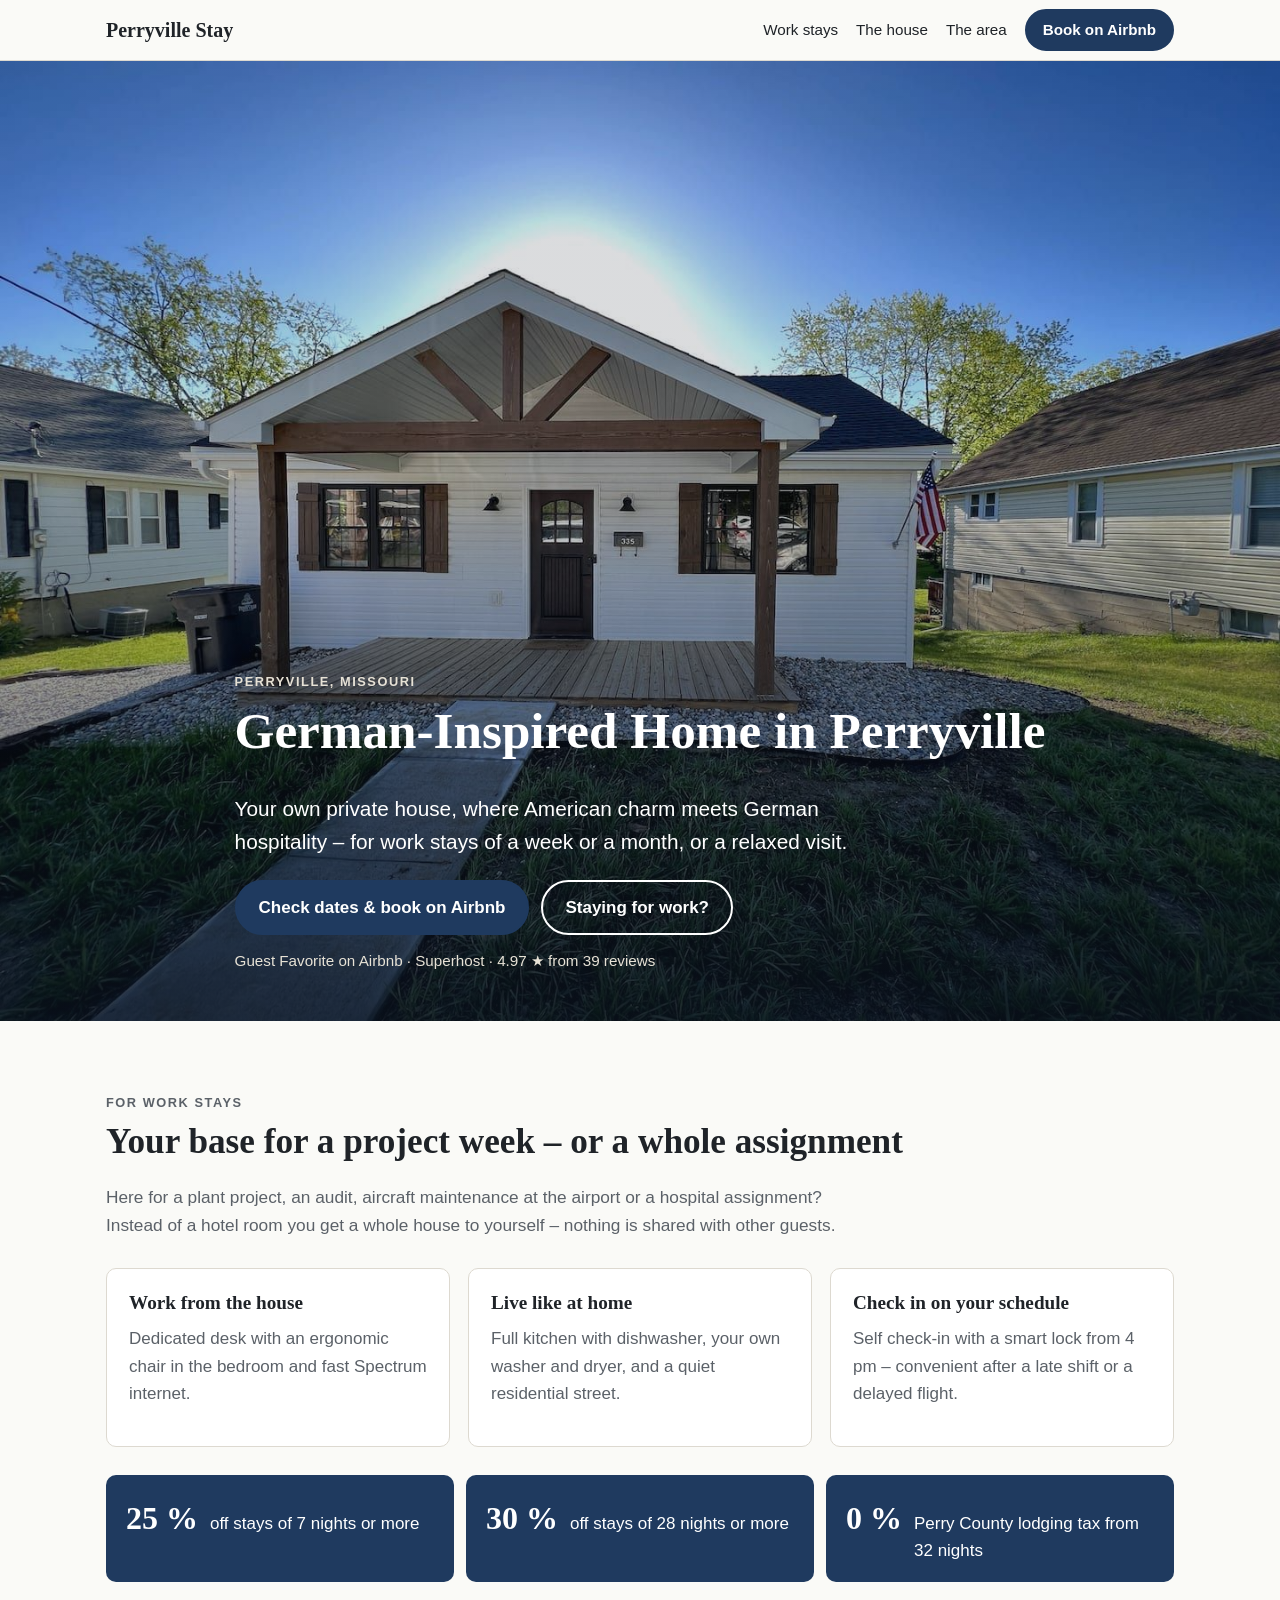
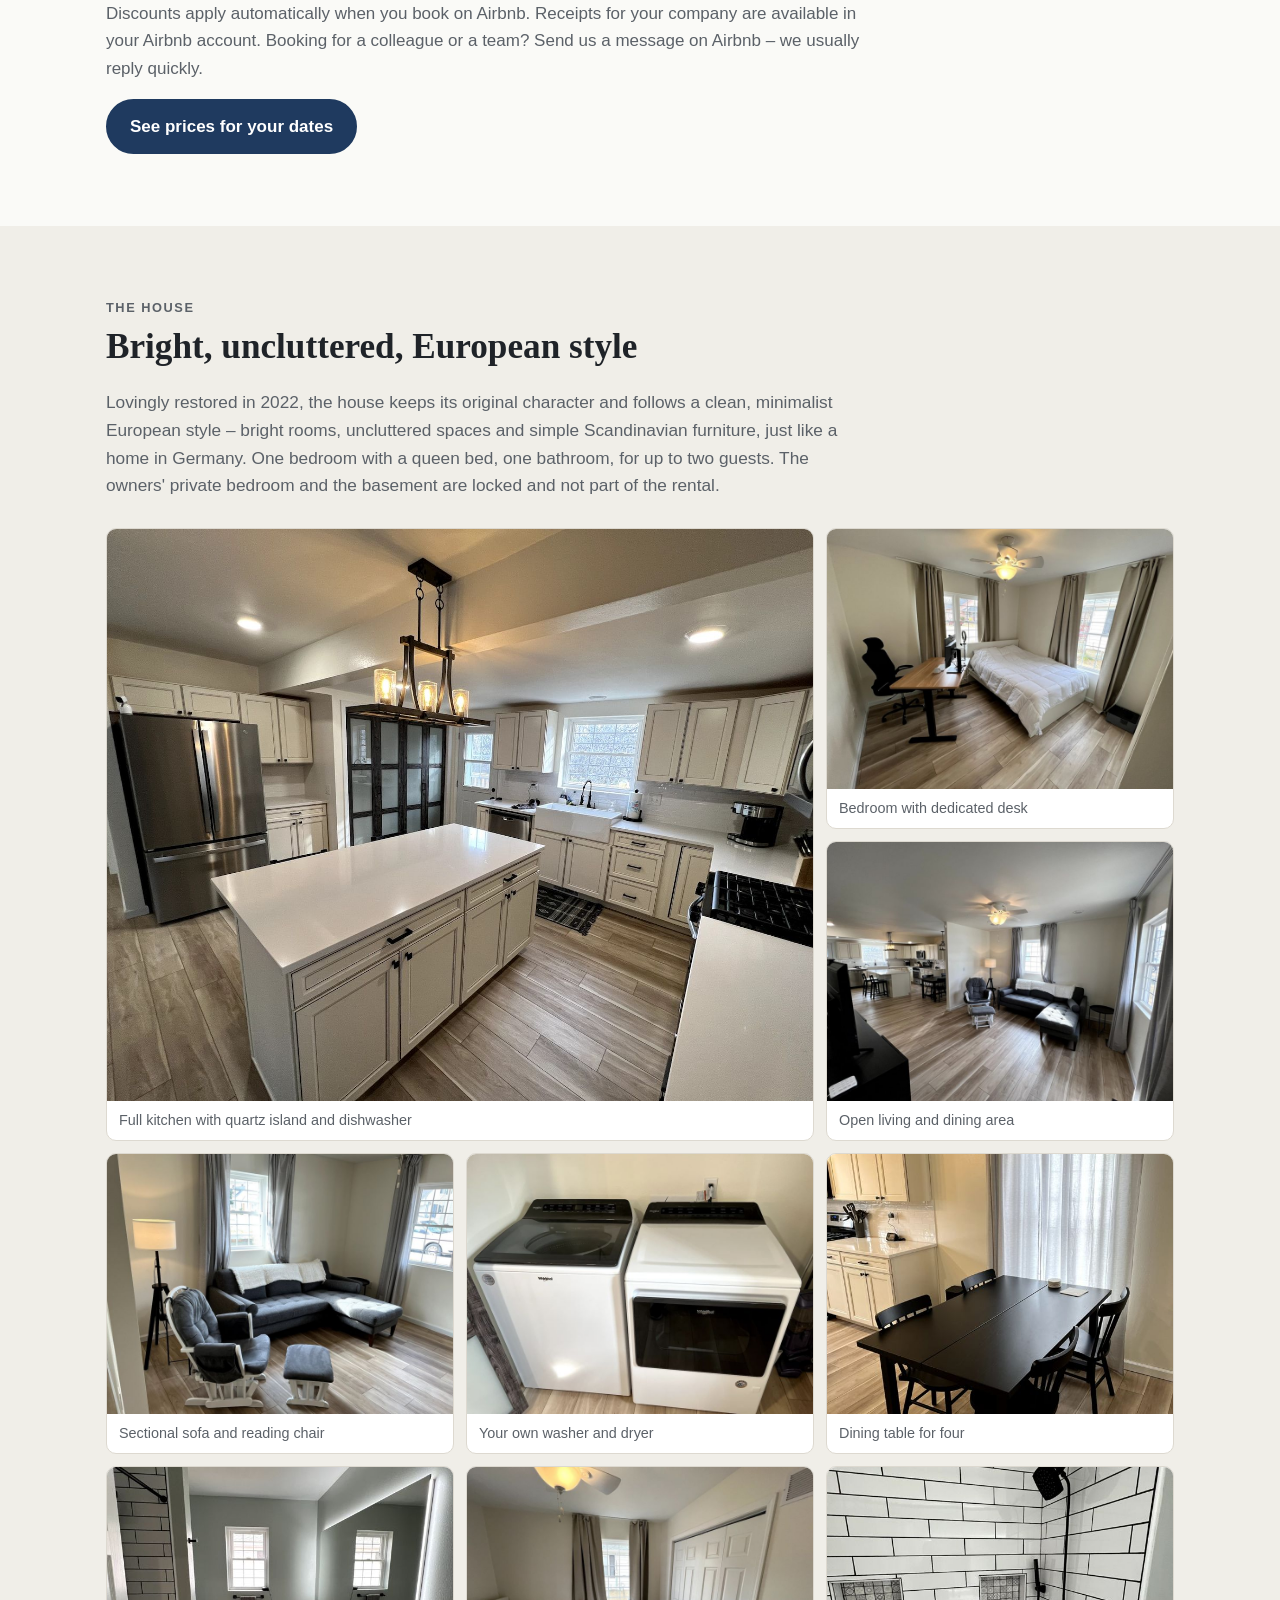
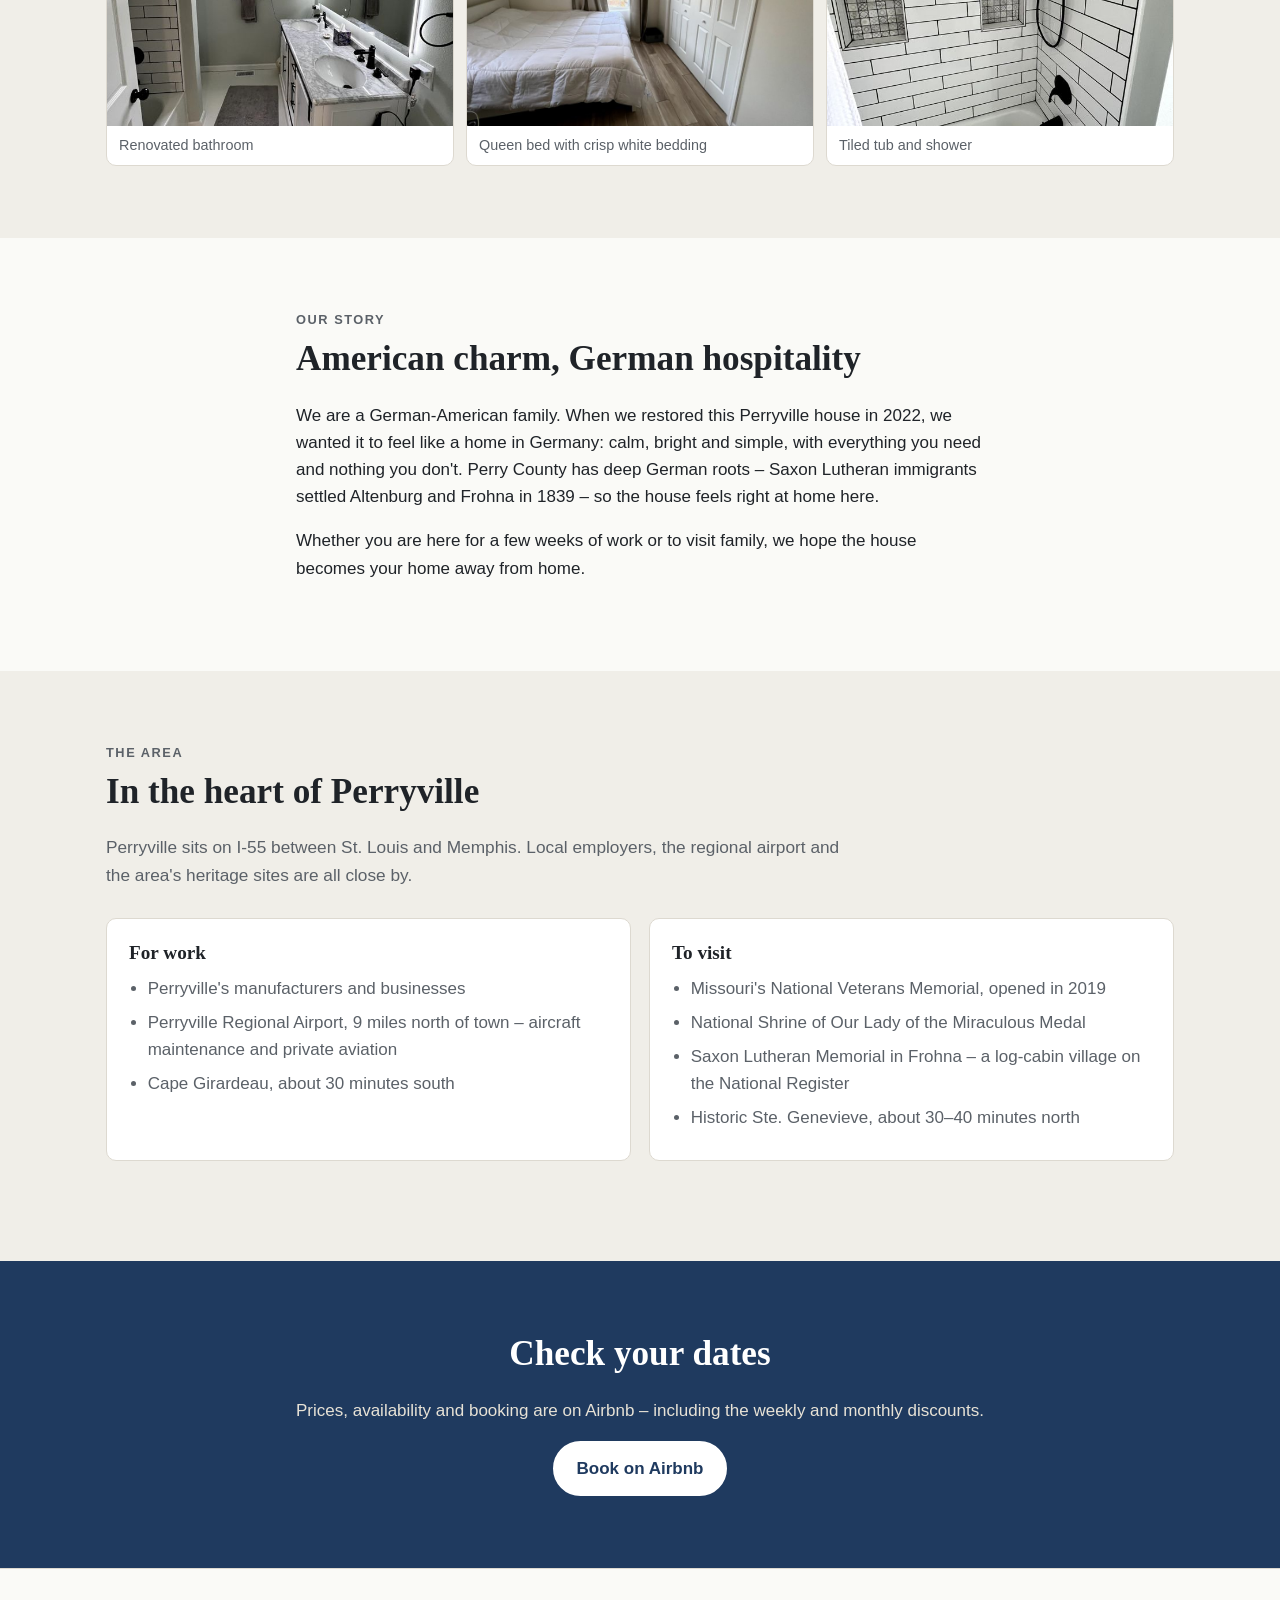
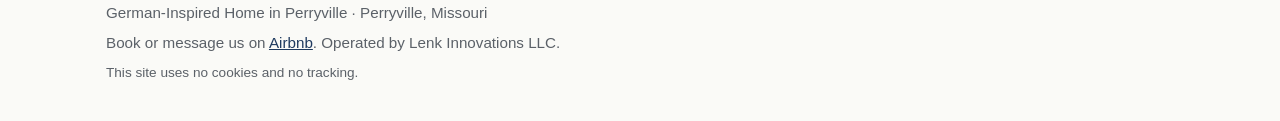
==== index.html @ 8387ab14 "Landing page for the German-Inspired Home in Perryville Static one-page site for perryvillestay.com:" ====
<!doctype html>
<html lang="en">
<head>
  <meta charset="utf-8">
  <meta name="viewport" content="width=device-width, initial-scale=1">
  <title>German-Inspired Home in Perryville, Missouri – Perryville Stay</title>
  <meta name="description" content="Your own private house in Perryville, Missouri – ideal for work stays of a week or a month. Dedicated desk, fast Wi-Fi, washer and dryer, full kitchen. Weekly 25 % and monthly 30 % off. Book on Airbnb.">
  <link rel="canonical" href="https://perryvillestay.com/">
  <link rel="icon" href="/favicon.svg" type="image/svg+xml">
  <link rel="stylesheet" href="/styles.css">
  <meta property="og:type" content="website">
  <meta property="og:title" content="German-Inspired Home in Perryville, Missouri">
  <meta property="og:description" content="Your own private house for work stays and visits in Perryville. Weekly 25 % and monthly 30 % off – book on Airbnb.">
  <meta property="og:url" content="https://perryvillestay.com/">
  <meta property="og:image" content="https://perryvillestay.com/images/house.jpg">
  <script type="application/ld+json">
  {
    "@context": "https://schema.org",
    "@type": "VacationRental",
    "name": "German-Inspired Home in Perryville",
    "description": "Entire private house in Perryville, Missouri, for work stays and visits: dedicated desk, fast Wi-Fi, washer and dryer, full kitchen, self check-in.",
    "url": "https://perryvillestay.com/",
    "image": ["https://perryvillestay.com/images/house.jpg", "https://perryvillestay.com/images/kitchen.jpg"],
    "address": {"@type": "PostalAddress", "addressLocality": "Perryville", "addressRegion": "MO", "addressCountry": "US"},
    "containsPlace": {"@type": "Accommodation", "additionalType": "EntirePlace", "numberOfBedrooms": 1, "numberOfBathroomsTotal": 1, "occupancy": {"@type": "QuantitativeValue", "maxValue": 2}},
    "sameAs": ["https://www.airbnb.com/rooms/886866055139580236"]
  }
  </script>
</head>
<body>
  <a class="skip" href="#main">Skip to content</a>

  <header class="topbar">
    <div class="wrap topbar__inner">
      <a class="brand" href="/">Perryville Stay</a>
      <nav class="nav" aria-label="Main">
        <a href="#work">Work stays</a>
        <a href="#house">The house</a>
        <a href="#area">The area</a>
        <a class="btn btn--small" href="https://www.airbnb.com/rooms/886866055139580236" rel="noopener">Book on Airbnb</a>
      </nav>
    </div>
  </header>

  <main id="main">
    <section class="hero">
      <img class="hero__img" src="/images/house.jpg" srcset="/images/house-800.jpg 800w, /images/house.jpg 1440w" sizes="100vw" alt="White house with a timber-framed front porch on a quiet street in Perryville" fetchpriority="high">
      <div class="hero__overlay">
        <div class="wrap hero__text">
          <p class="eyebrow">Perryville, Missouri</p>
          <h1>German-Inspired Home in Perryville</h1>
          <p class="lead">Your own private house, where American charm meets German hospitality – for work stays of a week or a month, or a relaxed visit.</p>
          <div class="cta-row">
            <a class="btn" href="https://www.airbnb.com/rooms/886866055139580236" rel="noopener">Check dates &amp; book on Airbnb</a>
            <a class="btn btn--ghost" href="#work">Staying for work?</a>
          </div>
          <p class="badges">Guest Favorite on Airbnb · Superhost · 4.97 ★ from 39 reviews</p>
        </div>
      </div>
    </section>

    <section id="work" class="section">
      <div class="wrap">
        <p class="eyebrow">For work stays</p>
        <h2>Your base for a project week – or a whole assignment</h2>
        <p class="intro">Here for a plant project, an audit, aircraft maintenance at the airport or a hospital assignment? Instead of a hotel room you get a whole house to yourself – nothing is shared with other guests.</p>
        <div class="grid grid--3">
          <article class="card">
            <h3>Work from the house</h3>
            <p>Dedicated desk with an ergonomic chair in the bedroom and fast Spectrum internet.</p>
          </article>
          <article class="card">
            <h3>Live like at home</h3>
            <p>Full kitchen with dishwasher, your own washer and dryer, and a quiet residential street.</p>
          </article>
          <article class="card">
            <h3>Check in on your schedule</h3>
            <p>Self check-in with a smart lock from 4 pm – convenient after a late shift or a delayed flight.</p>
          </article>
        </div>
        <div class="offer">
          <div class="offer__item"><span class="offer__num">25&nbsp;%</span><span>off stays of 7 nights or more</span></div>
          <div class="offer__item"><span class="offer__num">30&nbsp;%</span><span>off stays of 28 nights or more</span></div>
          <div class="offer__item"><span class="offer__num">0&nbsp;%</span><span>Perry County lodging tax from 32 nights</span></div>
        </div>
        <p class="note">Discounts apply automatically when you book on Airbnb. Receipts for your company are available in your Airbnb account. Booking for a colleague or a team? Send us a message on Airbnb – we usually reply quickly.</p>
        <a class="btn" href="https://www.airbnb.com/rooms/886866055139580236" rel="noopener">See prices for your dates</a>
      </div>
    </section>

    <section id="house" class="section section--alt">
      <div class="wrap">
        <p class="eyebrow">The house</p>
        <h2>Bright, uncluttered, European style</h2>
        <p class="intro">Lovingly restored in 2022, the house keeps its original character and follows a clean, minimalist European style – bright rooms, uncluttered spaces and simple Scandinavian furniture, just like a home in Germany. One bedroom with a queen bed, one bathroom, for up to two guests. The owners' private bedroom and the basement are locked and not part of the rental.</p>
        <div class="gallery">
          <figure class="gallery__wide"><img src="/images/kitchen.jpg" srcset="/images/kitchen-800.jpg 800w, /images/kitchen.jpg 1440w" sizes="(min-width: 900px) 66vw, 100vw" alt="Kitchen with white cabinets, quartz island and stainless appliances" loading="lazy"><figcaption>Full kitchen with quartz island and dishwasher</figcaption></figure>
          <figure><img src="/images/bedroom-desk-800.jpg" alt="Bedroom with queen bed and a desk with an ergonomic chair" loading="lazy"><figcaption>Bedroom with dedicated desk</figcaption></figure>
          <figure><img src="/images/living-dining-800.jpg" alt="Open living and dining area with sectional sofa" loading="lazy"><figcaption>Open living and dining area</figcaption></figure>
          <figure><img src="/images/living-room-800.jpg" alt="Living room with sectional sofa and reading chair" loading="lazy"><figcaption>Sectional sofa and reading chair</figcaption></figure>
          <figure><img src="/images/washer-dryer-800.jpg" alt="Washer and dryer" loading="lazy"><figcaption>Your own washer and dryer</figcaption></figure>
          <figure><img src="/images/dining-800.jpg" alt="Dining table for four next to the kitchen" loading="lazy"><figcaption>Dining table for four</figcaption></figure>
          <figure><img src="/images/bathroom-800.jpg" alt="Renovated bathroom with lit mirror" loading="lazy"><figcaption>Renovated bathroom</figcaption></figure>
          <figure><img src="/images/bed-800.jpg" alt="Queen bed with white bedding" loading="lazy"><figcaption>Queen bed with crisp white bedding</figcaption></figure>
          <figure><img src="/images/shower-800.jpg" alt="Tiled tub and shower" loading="lazy"><figcaption>Tiled tub and shower</figcaption></figure>
        </div>
      </div>
    </section>

    <section id="story" class="section">
      <div class="wrap narrow">
        <p class="eyebrow">Our story</p>
        <h2>American charm, German hospitality</h2>
        <p>We are a German-American family. When we restored this Perryville house in 2022, we wanted it to feel like a home in Germany: calm, bright and simple, with everything you need and nothing you don't. Perry County has deep German roots – Saxon Lutheran immigrants settled Altenburg and Frohna in 1839 – so the house feels right at home here.</p>
        <p>Whether you are here for a few weeks of work or to visit family, we hope the house becomes your home away from home.</p>
      </div>
    </section>

    <section id="area" class="section section--alt">
      <div class="wrap">
        <p class="eyebrow">The area</p>
        <h2>In the heart of Perryville</h2>
        <p class="intro">Perryville sits on I-55 between St. Louis and Memphis. Local employers, the regional airport and the area's heritage sites are all close by.</p>
        <div class="grid grid--2">
          <article class="card">
            <h3>For work</h3>
            <ul>
              <li>Perryville's manufacturers and businesses</li>
              <li>Perryville Regional Airport, 9 miles north of town – aircraft maintenance and private aviation</li>
              <li>Cape Girardeau, about 30 minutes south</li>
            </ul>
          </article>
          <article class="card">
            <h3>To visit</h3>
            <ul>
              <li>Missouri's National Veterans Memorial, opened in 2019</li>
              <li>National Shrine of Our Lady of the Miraculous Medal</li>
              <li>Saxon Lutheran Memorial in Frohna – a log-cabin village on the National Register</li>
              <li>Historic Ste. Genevieve, about 30–40 minutes north</li>
            </ul>
          </article>
        </div>
      </div>
    </section>

    <section class="section cta-final">
      <div class="wrap narrow center">
        <h2>Check your dates</h2>
        <p>Prices, availability and booking are on Airbnb – including the weekly and monthly discounts.</p>
        <a class="btn" href="https://www.airbnb.com/rooms/886866055139580236" rel="noopener">Book on Airbnb</a>
      </div>
    </section>
  </main>

  <footer class="footer">
    <div class="wrap footer__inner">
      <p>German-Inspired Home in Perryville · Perryville, Missouri</p>
      <p>Book or message us on <a href="https://www.airbnb.com/rooms/886866055139580236" rel="noopener">Airbnb</a>. Operated by Lenk Innovations LLC.</p>
      <p class="small">This site uses no cookies and no tracking.</p>
    </div>
  </footer>
</body>
</html>
---- styles.css ----
:root {
  --bg: #fafaf7;
  --bg-alt: #f0eee8;
  --text: #1f2328;
  --muted: #5b6168;
  --accent: #1f3a5f;
  --accent-text: #ffffff;
  --line: #ddd9d0;
  --radius: 10px;
  --wrap: 1100px;
  --font: -apple-system, BlinkMacSystemFont, "Segoe UI", Roboto, "Helvetica Neue", Arial, sans-serif;
  --font-head: Georgia, "Times New Roman", serif;
}

* { box-sizing: border-box; }
html { scroll-behavior: smooth; }
body { margin: 0; background: var(--bg); color: var(--text); font-family: var(--font); font-size: 17px; line-height: 1.6; }
img { max-width: 100%; display: block; }
a { color: var(--accent); }
h1, h2, h3 { font-family: var(--font-head); font-weight: 600; line-height: 1.2; margin: 0 0 .6em; }
h1 { font-size: clamp(2rem, 5vw, 3.2rem); }
h2 { font-size: clamp(1.6rem, 3.5vw, 2.2rem); }
h3 { font-size: 1.2rem; }
p { margin: 0 0 1em; }

.wrap { max-width: var(--wrap); margin: 0 auto; padding: 0 16px; }
.narrow { max-width: 720px; }
.center { text-align: center; }
.skip { position: absolute; left: -999px; }
.skip:focus { left: 16px; top: 8px; background: #fff; padding: 8px 12px; z-index: 10; }

.topbar { position: sticky; top: 0; z-index: 5; background: rgba(250, 250, 247, .95); border-bottom: 1px solid var(--line); backdrop-filter: blur(6px); }
.topbar__inner { display: flex; align-items: center; justify-content: space-between; gap: 16px; min-height: 60px; flex-wrap: wrap; }
.brand { font-family: var(--font-head); font-size: 1.25rem; font-weight: 600; text-decoration: none; color: var(--text); }
.nav { display: flex; align-items: center; gap: 18px; flex-wrap: wrap; }
.nav a { text-decoration: none; color: var(--text); font-size: .95rem; }
.nav a:not(.btn) { display: none; }
@media (min-width: 760px) { .nav a:not(.btn) { display: inline; } }

.btn { display: inline-block; background: var(--accent); color: var(--accent-text); text-decoration: none; padding: 12px 22px; border-radius: 999px; font-weight: 600; border: 2px solid var(--accent); }
.nav a.btn { color: var(--accent-text); }
.btn:hover, .btn:focus-visible { filter: brightness(1.15); }
.btn--small { padding: 7px 16px; font-size: .9rem; }
.btn--ghost { background: transparent; color: #fff; border-color: #fff; }

.hero { position: relative; min-height: 78vh; display: grid; }
.hero__img { grid-area: 1 / 1; width: 100%; height: 100%; object-fit: cover; min-height: 78vh; }
.hero__overlay { grid-area: 1 / 1; display: flex; align-items: flex-end; background: linear-gradient(to top, rgba(10, 18, 30, .78), rgba(10, 18, 30, .15) 60%); }
.hero__text { color: #fff; padding-bottom: 48px; padding-top: 120px; }
.hero__text .eyebrow { color: #e7e2d6; }
.lead { font-size: clamp(1.05rem, 2.2vw, 1.3rem); max-width: 640px; }
.cta-row { display: flex; gap: 12px; flex-wrap: wrap; margin: 20px 0 14px; }
.badges { font-size: .95rem; color: #e7e2d6; margin: 0; }

.eyebrow { text-transform: uppercase; letter-spacing: .12em; font-size: .8rem; font-weight: 600; color: var(--muted); margin-bottom: .6em; }
.section { padding: 72px 0; }
.section--alt { background: var(--bg-alt); }
.intro { max-width: 760px; color: var(--muted); font-size: 1.08rem; }

.grid { display: grid; gap: 18px; margin: 28px 0; }
@media (min-width: 760px) { .grid--3 { grid-template-columns: repeat(3, 1fr); } .grid--2 { grid-template-columns: repeat(2, 1fr); } }
.card { background: #fff; border: 1px solid var(--line); border-radius: var(--radius); padding: 22px; }
.card p, .card li { color: var(--muted); }
.card ul { margin: 0; padding-left: 1.1em; }
.card li { margin-bottom: .4em; }

.offer { display: grid; gap: 12px; margin: 8px 0 18px; }
@media (min-width: 760px) { .offer { grid-template-columns: repeat(3, 1fr); } }
.offer__item { display: flex; align-items: baseline; gap: 12px; background: var(--accent); color: #fff; border-radius: var(--radius); padding: 18px 20px; }
.offer__num { font-family: var(--font-head); font-size: 2rem; font-weight: 600; white-space: nowrap; }
.note { color: var(--muted); max-width: 760px; }

.gallery { display: grid; gap: 12px; margin-top: 28px; grid-template-columns: repeat(2, 1fr); }
@media (min-width: 900px) { .gallery { grid-template-columns: repeat(3, 1fr); } .gallery__wide { grid-column: span 2; grid-row: span 2; } }
.gallery figure { margin: 0; background: #fff; border-radius: var(--radius); overflow: hidden; border: 1px solid var(--line); display: flex; flex-direction: column; }
.gallery img { width: 100%; aspect-ratio: 4 / 3; object-fit: cover; flex: 1; }
.gallery__wide img { aspect-ratio: auto; height: 100%; }
.gallery figcaption { font-size: .9rem; color: var(--muted); padding: 8px 12px; }

.cta-final { background: var(--accent); color: #fff; }
.cta-final p { color: #e7e2d6; }
.cta-final .btn { background: #fff; color: var(--accent); border-color: #fff; }

.footer { padding: 32px 0; border-top: 1px solid var(--line); font-size: .95rem; color: var(--muted); }
.footer p { margin: 0 0 .4em; }
.small { font-size: .85rem; }
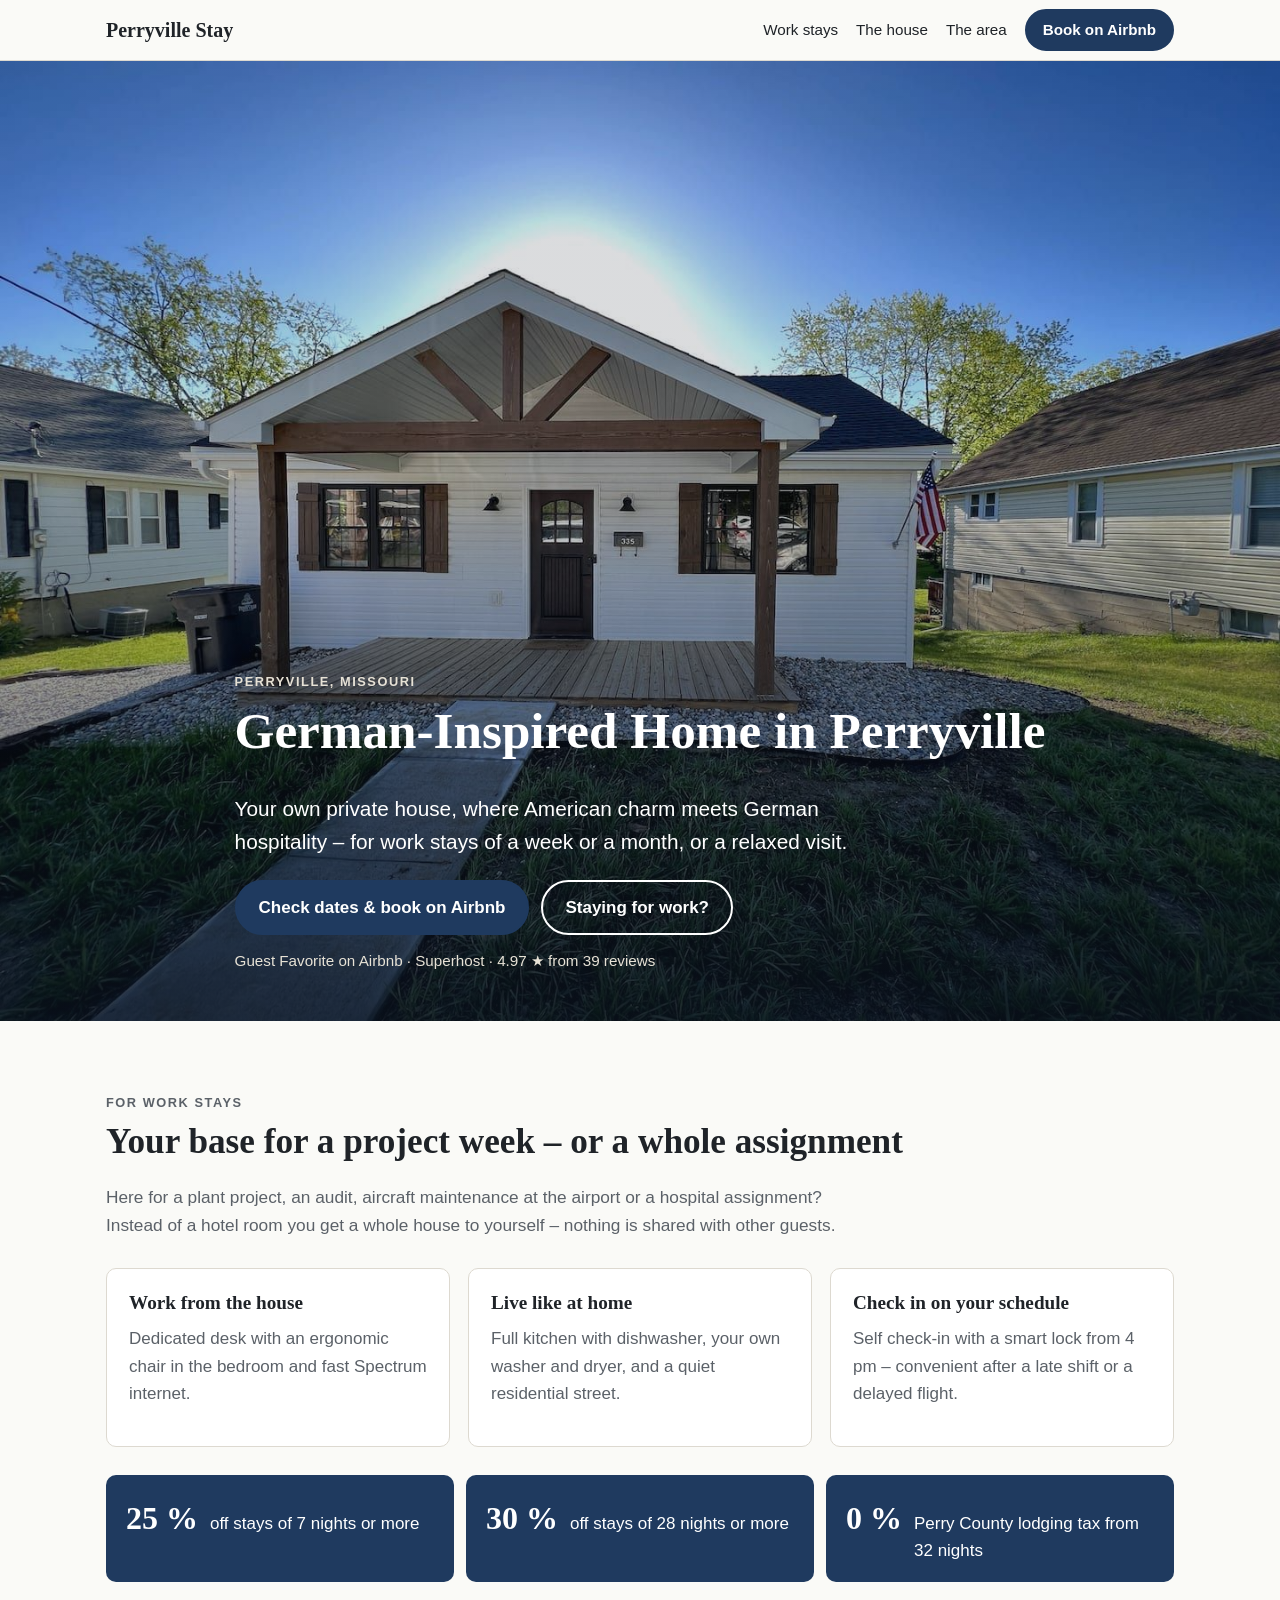
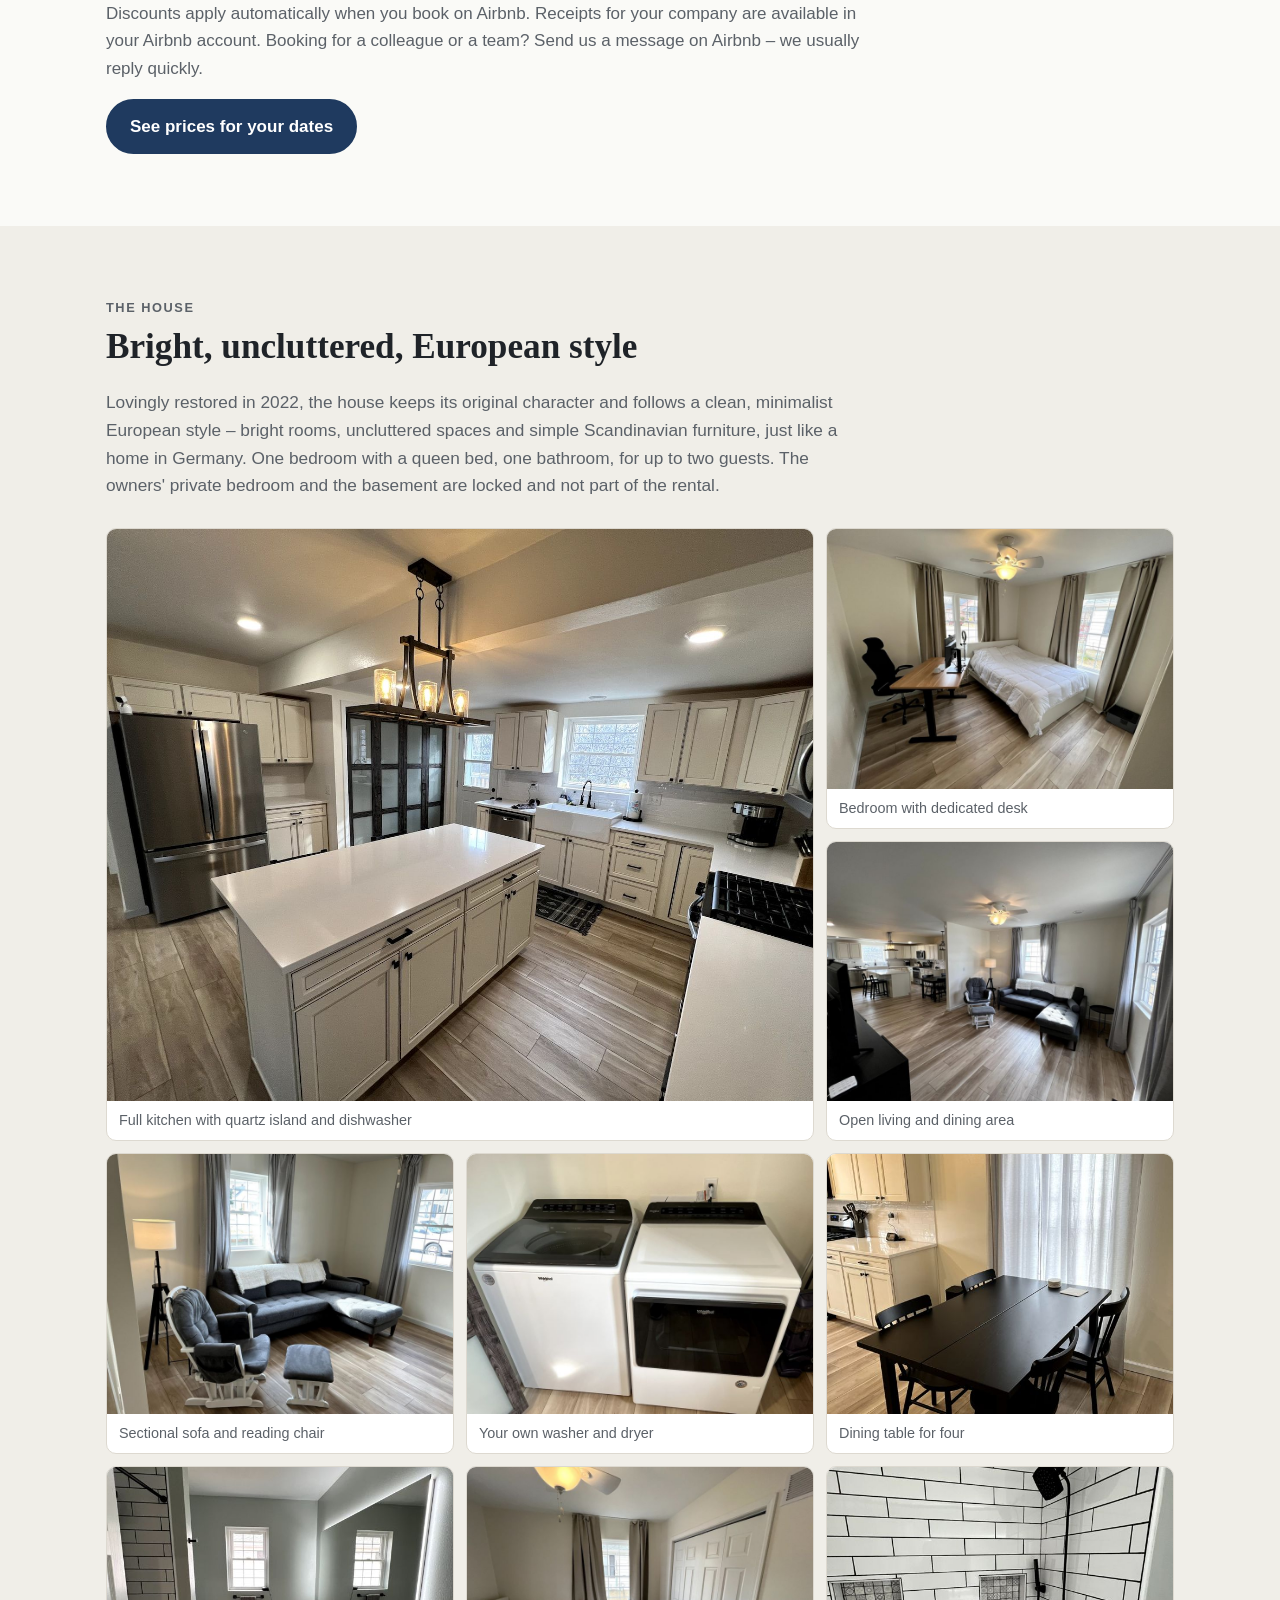
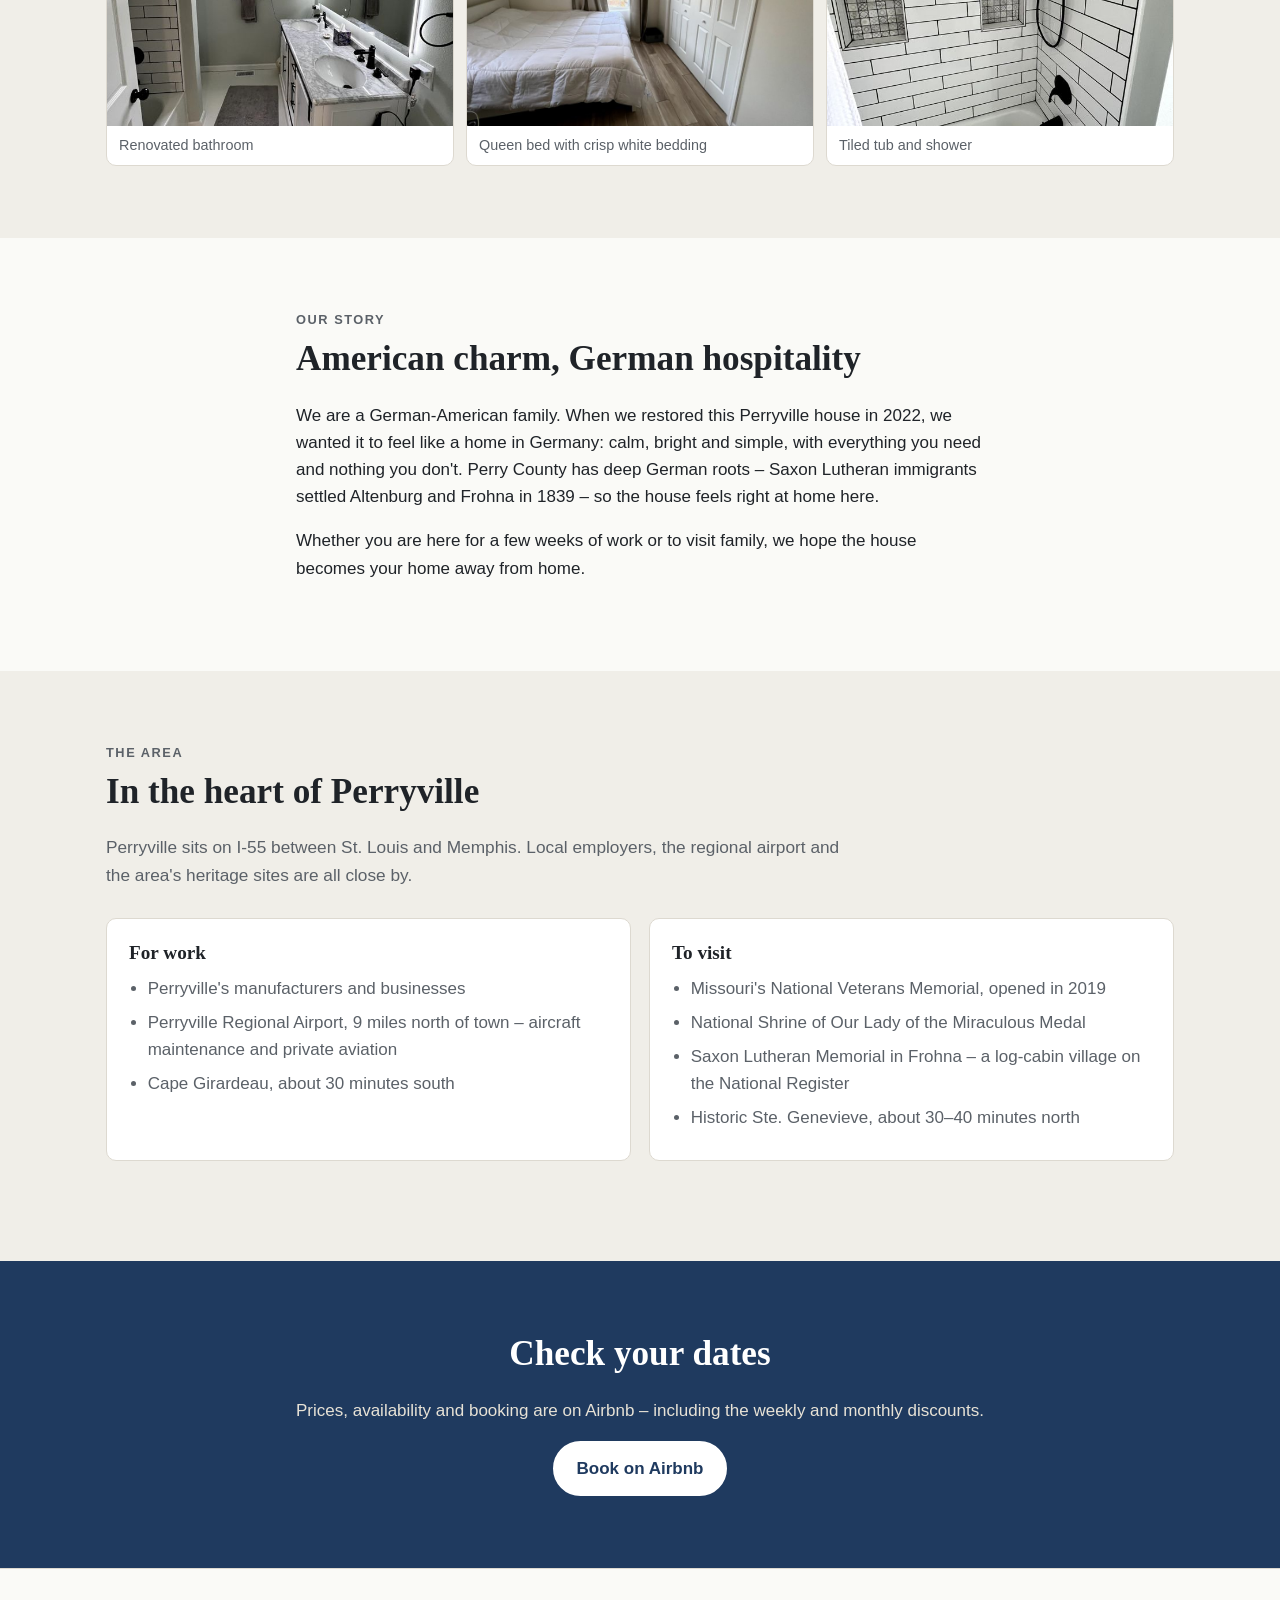
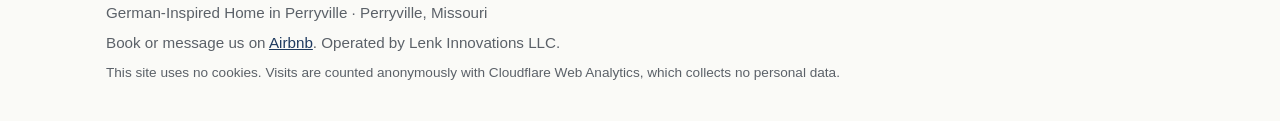
==== commit cc2dff31: "Track QR scans per print format and location Each print file gets its own QR code (/q/<code>), serve" ====
--- a/index.html
+++ b/index.html
@@ -156,7 +156,7 @@
     <div class="wrap footer__inner">
       <p>German-Inspired Home in Perryville · Perryville, Missouri</p>
       <p>Book or message us on <a href="https://www.airbnb.com/rooms/886866055139580236" rel="noopener">Airbnb</a>. Operated by Lenk Innovations LLC.</p>
-      <p class="small">This site uses no cookies and no tracking.</p>
+      <p class="small">This site uses no cookies. Visits are counted anonymously with Cloudflare Web Analytics, which collects no personal data.</p>
     </div>
   </footer>
 </body>
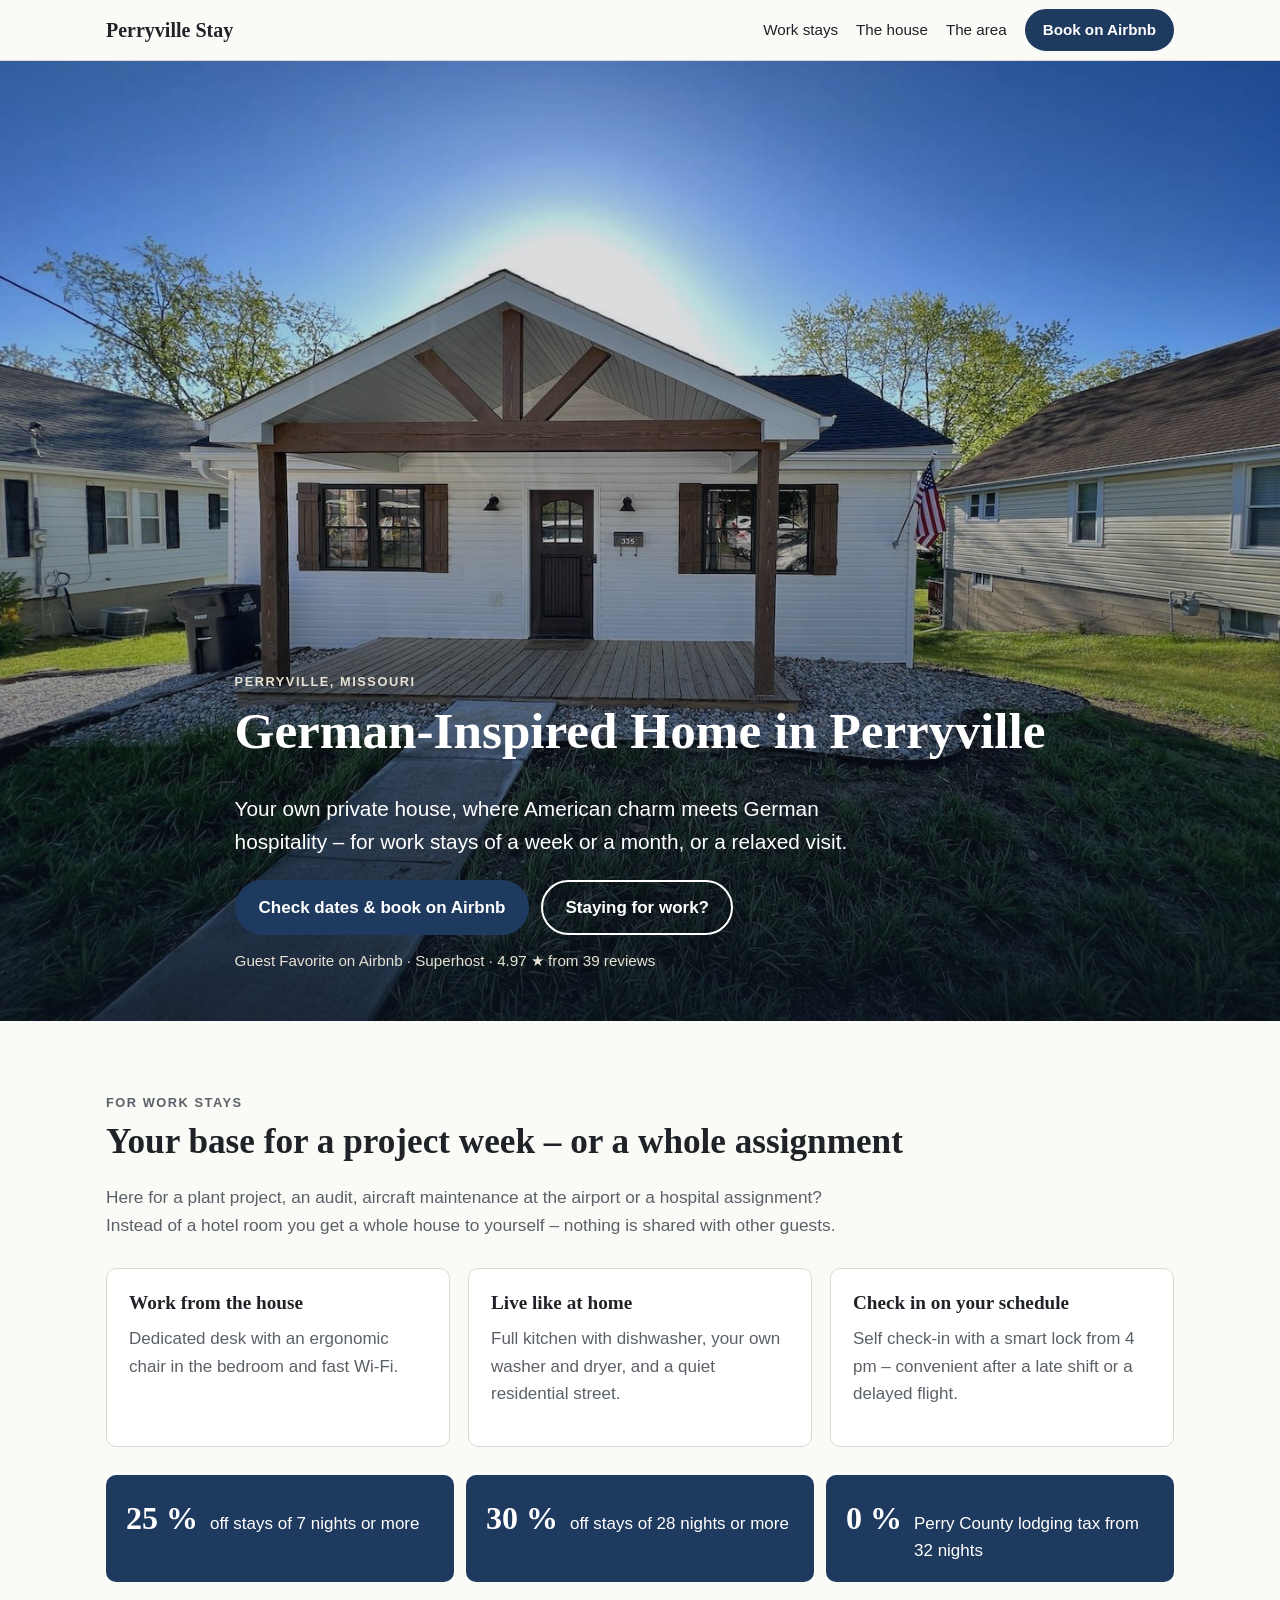
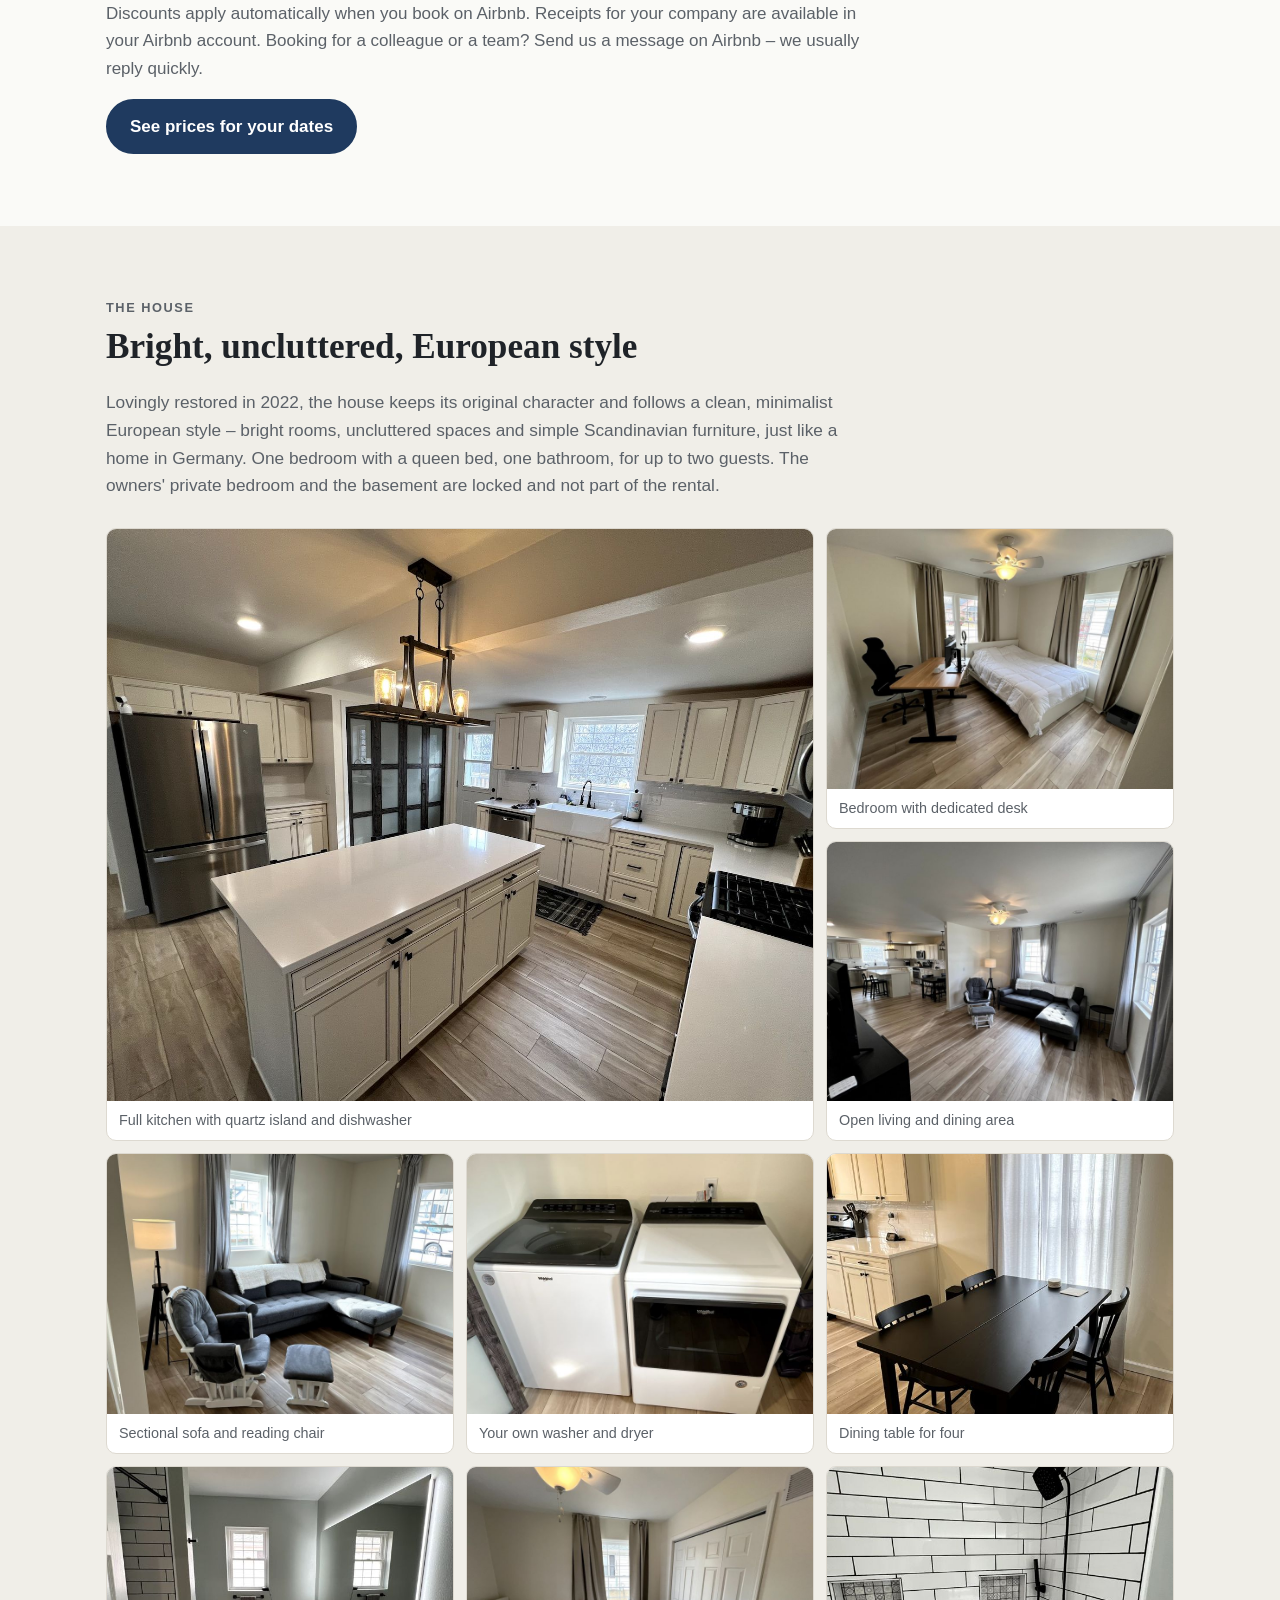
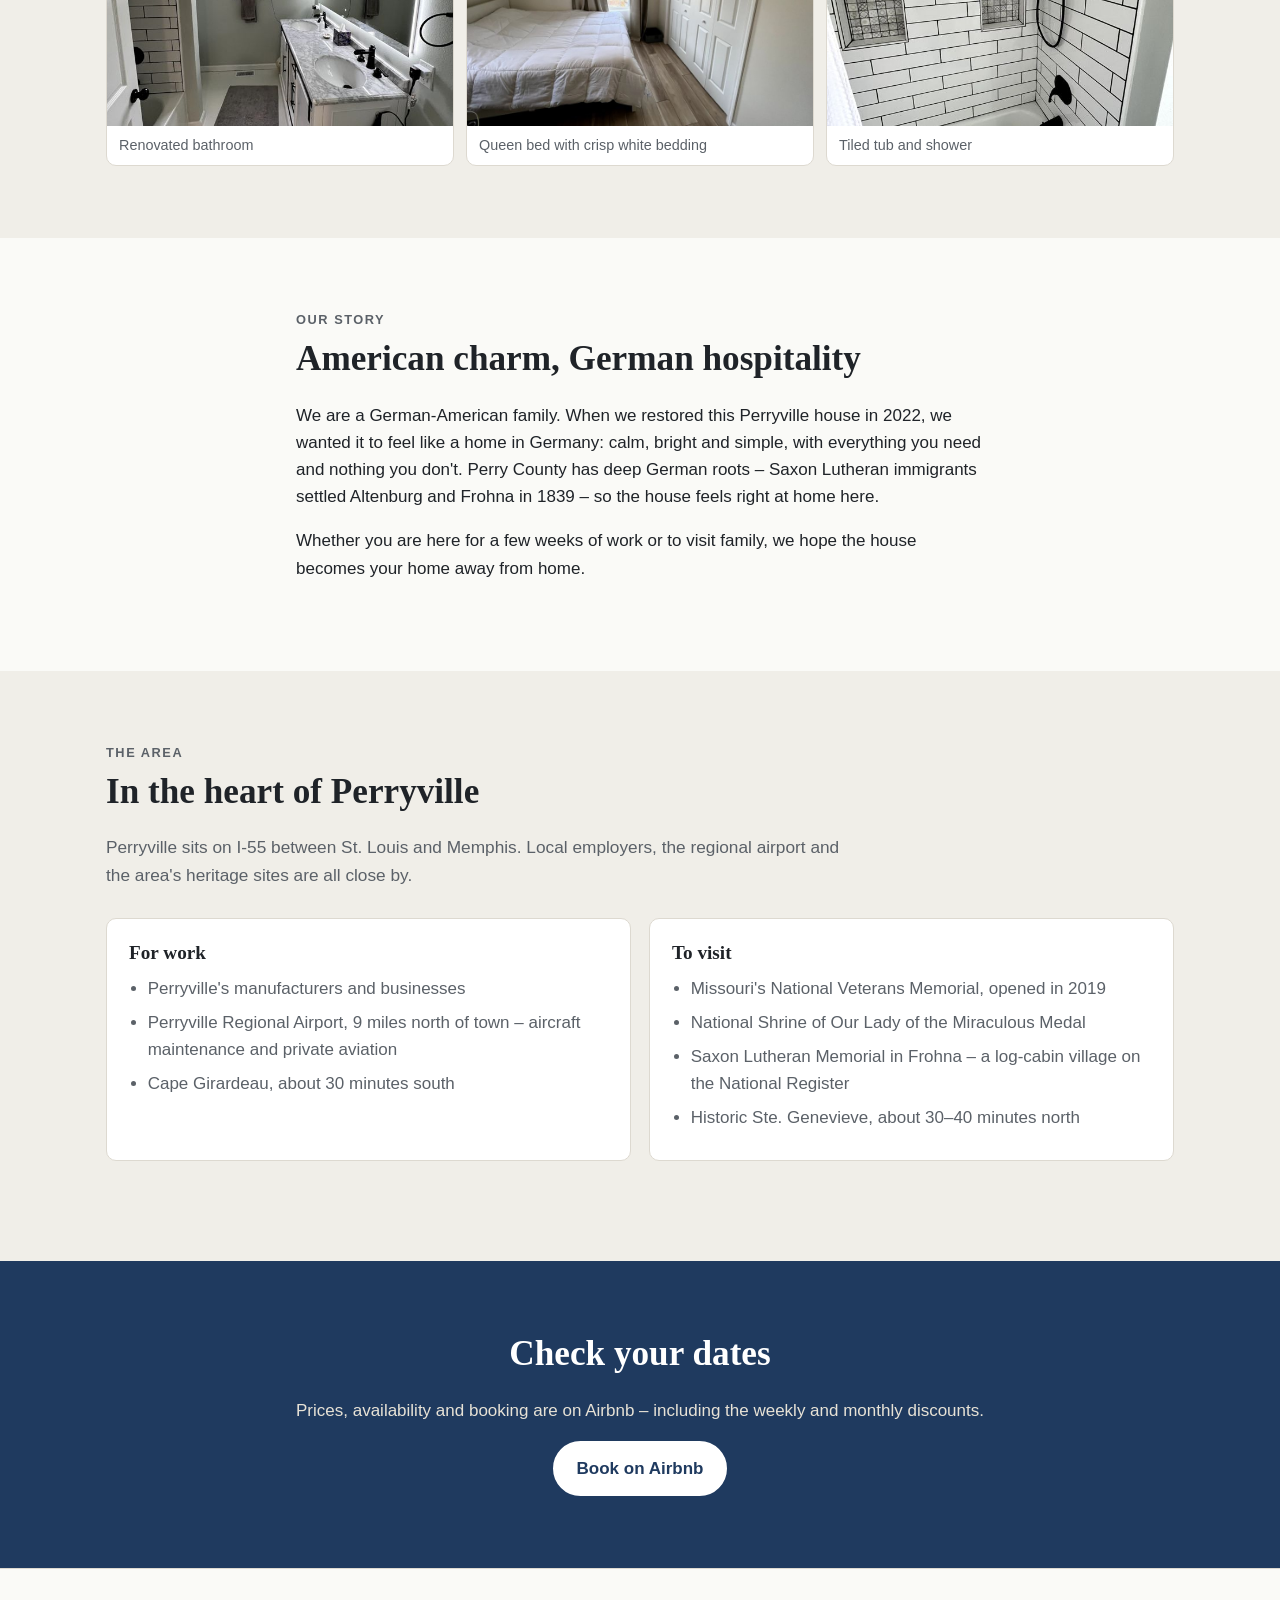
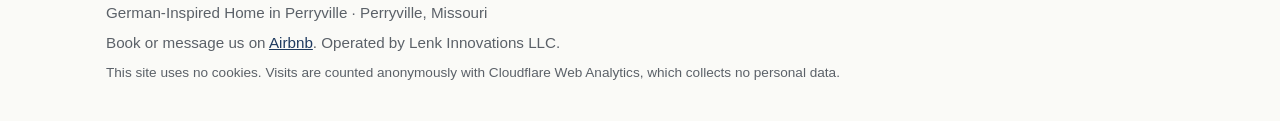
==== commit 707ff76a: "Say fast Wi-Fi instead of naming the internet provider (site and flyers) Co-Authored-By: Claude Opus" ====
--- a/index.html
+++ b/index.html
@@ -67,7 +67,7 @@
         <div class="grid grid--3">
           <article class="card">
             <h3>Work from the house</h3>
-            <p>Dedicated desk with an ergonomic chair in the bedroom and fast Spectrum internet.</p>
+            <p>Dedicated desk with an ergonomic chair in the bedroom and fast Wi-Fi.</p>
           </article>
           <article class="card">
             <h3>Live like at home</h3>
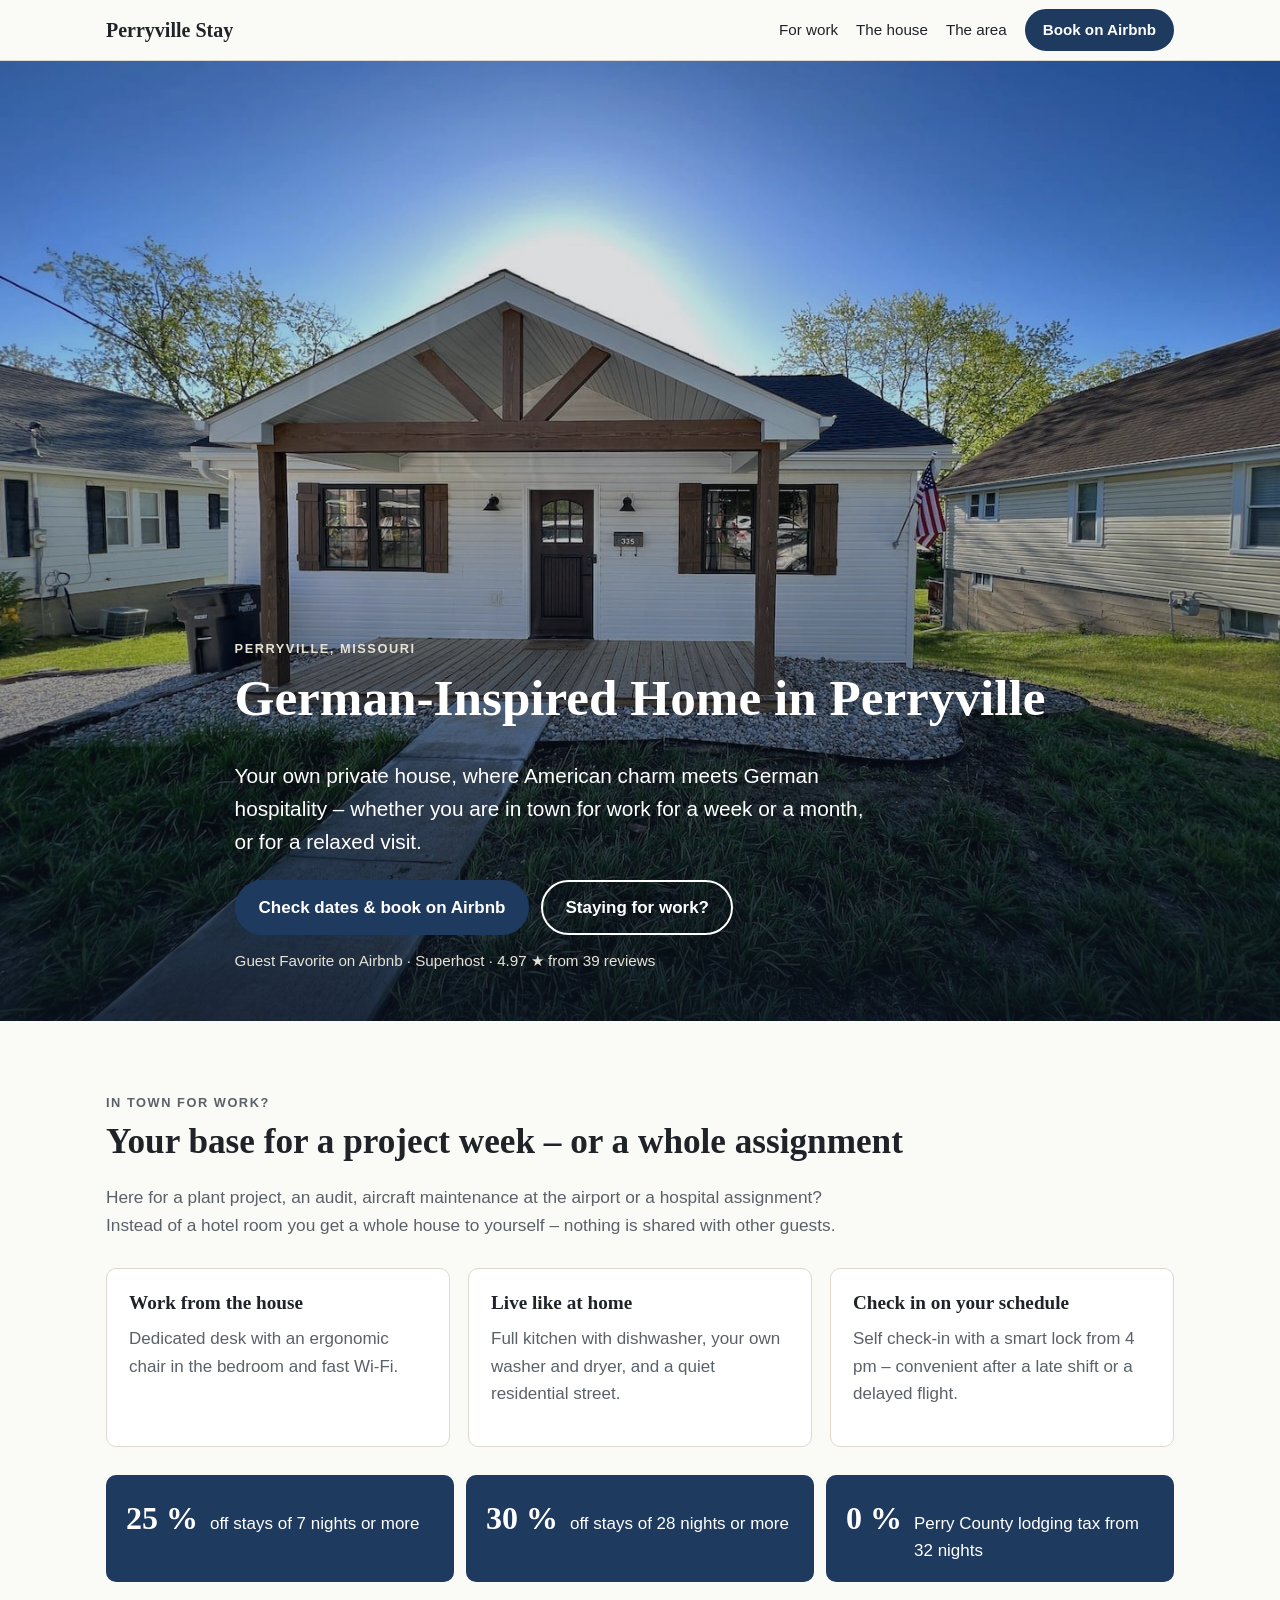
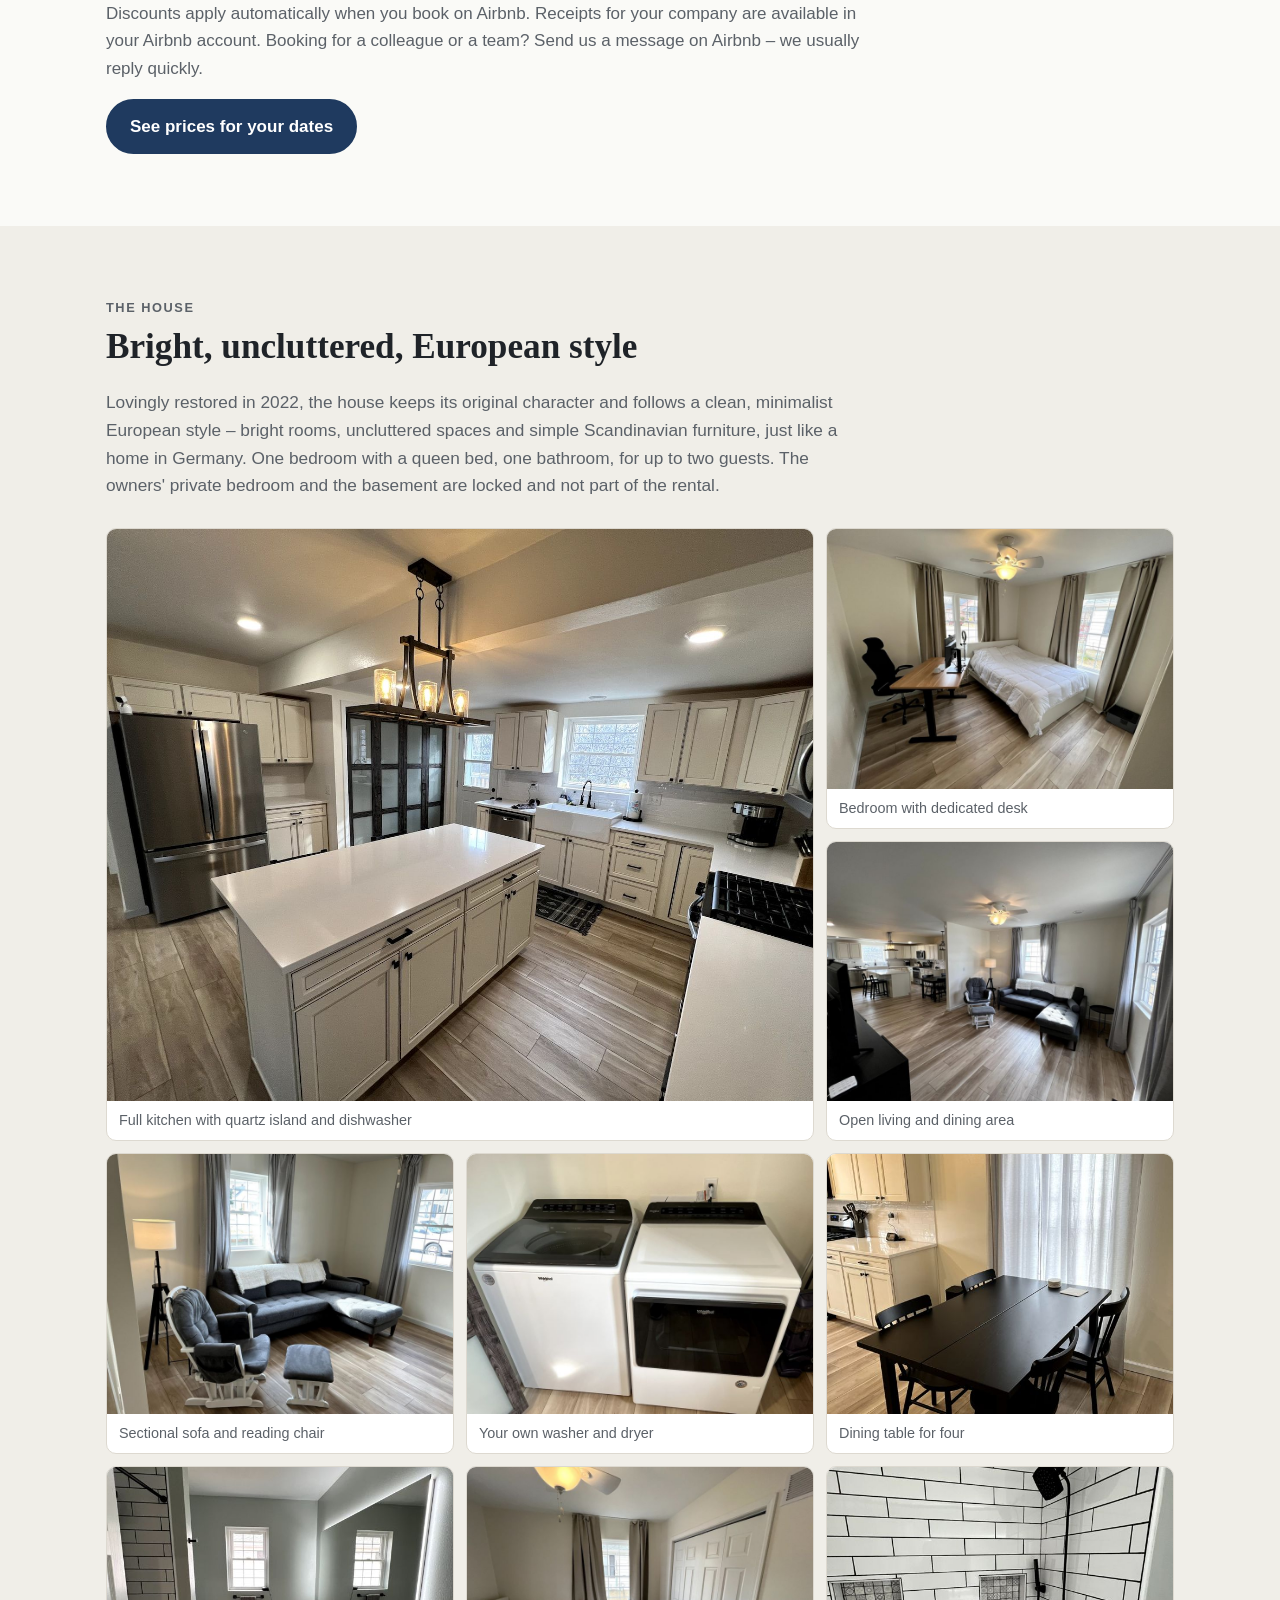
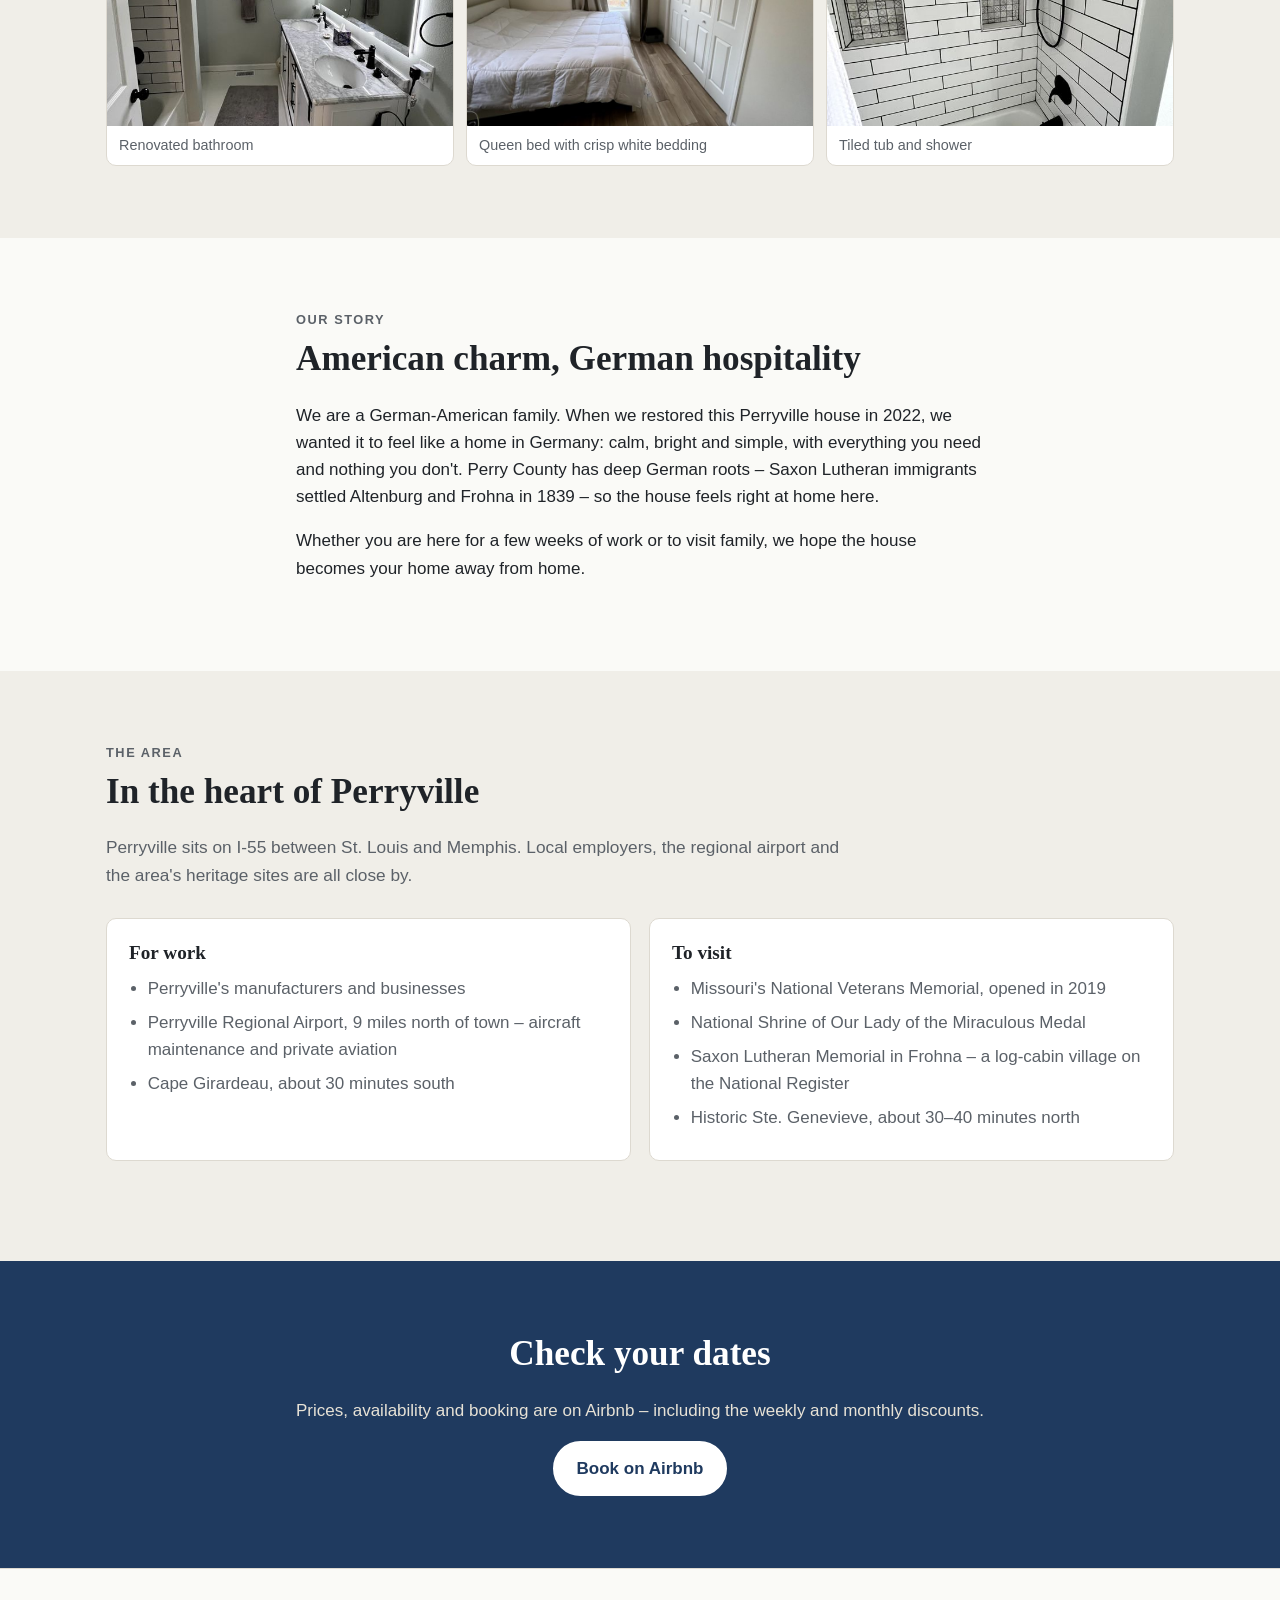
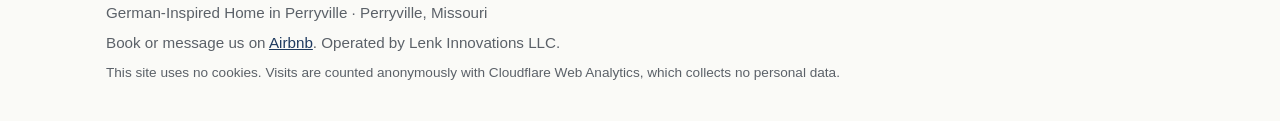
==== commit 574e5844: "Wording: 'In town for work?' instead of 'work stays' on flyers, cards, tabs, 3D pocket and website A" ====
--- a/index.html
+++ b/index.html
@@ -4,13 +4,13 @@
   <meta charset="utf-8">
   <meta name="viewport" content="width=device-width, initial-scale=1">
   <title>German-Inspired Home in Perryville, Missouri – Perryville Stay</title>
-  <meta name="description" content="Your own private house in Perryville, Missouri – ideal for work stays of a week or a month. Dedicated desk, fast Wi-Fi, washer and dryer, full kitchen. Weekly 25 % and monthly 30 % off. Book on Airbnb.">
+  <meta name="description" content="Your own private house in Perryville, Missouri – ideal if you are in town for work for a week or a month. Dedicated desk, fast Wi-Fi, washer and dryer, full kitchen. Weekly 25 % and monthly 30 % off. Book on Airbnb.">
   <link rel="canonical" href="https://perryvillestay.com/">
   <link rel="icon" href="/favicon.svg" type="image/svg+xml">
   <link rel="stylesheet" href="/styles.css">
   <meta property="og:type" content="website">
   <meta property="og:title" content="German-Inspired Home in Perryville, Missouri">
-  <meta property="og:description" content="Your own private house for work stays and visits in Perryville. Weekly 25 % and monthly 30 % off – book on Airbnb.">
+  <meta property="og:description" content="In town for work? Stay in a furnished house in Perryville – by the week or month. Weekly 25 % and monthly 30 % off – book on Airbnb.">
   <meta property="og:url" content="https://perryvillestay.com/">
   <meta property="og:image" content="https://perryvillestay.com/images/house.jpg">
   <script type="application/ld+json">
@@ -18,7 +18,7 @@
     "@context": "https://schema.org",
     "@type": "VacationRental",
     "name": "German-Inspired Home in Perryville",
-    "description": "Entire private house in Perryville, Missouri, for work stays and visits: dedicated desk, fast Wi-Fi, washer and dryer, full kitchen, self check-in.",
+    "description": "Entire private house in Perryville, Missouri, for work trips and visits: dedicated desk, fast Wi-Fi, washer and dryer, full kitchen, self check-in.",
     "url": "https://perryvillestay.com/",
     "image": ["https://perryvillestay.com/images/house.jpg", "https://perryvillestay.com/images/kitchen.jpg"],
     "address": {"@type": "PostalAddress", "addressLocality": "Perryville", "addressRegion": "MO", "addressCountry": "US"},
@@ -34,7 +34,7 @@
     <div class="wrap topbar__inner">
       <a class="brand" href="/">Perryville Stay</a>
       <nav class="nav" aria-label="Main">
-        <a href="#work">Work stays</a>
+        <a href="#work">For work</a>
         <a href="#house">The house</a>
         <a href="#area">The area</a>
         <a class="btn btn--small" href="https://www.airbnb.com/rooms/886866055139580236" rel="noopener">Book on Airbnb</a>
@@ -49,7 +49,7 @@
         <div class="wrap hero__text">
           <p class="eyebrow">Perryville, Missouri</p>
           <h1>German-Inspired Home in Perryville</h1>
-          <p class="lead">Your own private house, where American charm meets German hospitality – for work stays of a week or a month, or a relaxed visit.</p>
+          <p class="lead">Your own private house, where American charm meets German hospitality – whether you are in town for work for a week or a month, or for a relaxed visit.</p>
           <div class="cta-row">
             <a class="btn" href="https://www.airbnb.com/rooms/886866055139580236" rel="noopener">Check dates &amp; book on Airbnb</a>
             <a class="btn btn--ghost" href="#work">Staying for work?</a>
@@ -61,7 +61,7 @@
 
     <section id="work" class="section">
       <div class="wrap">
-        <p class="eyebrow">For work stays</p>
+        <p class="eyebrow">In town for work?</p>
         <h2>Your base for a project week – or a whole assignment</h2>
         <p class="intro">Here for a plant project, an audit, aircraft maintenance at the airport or a hospital assignment? Instead of a hotel room you get a whole house to yourself – nothing is shared with other guests.</p>
         <div class="grid grid--3">
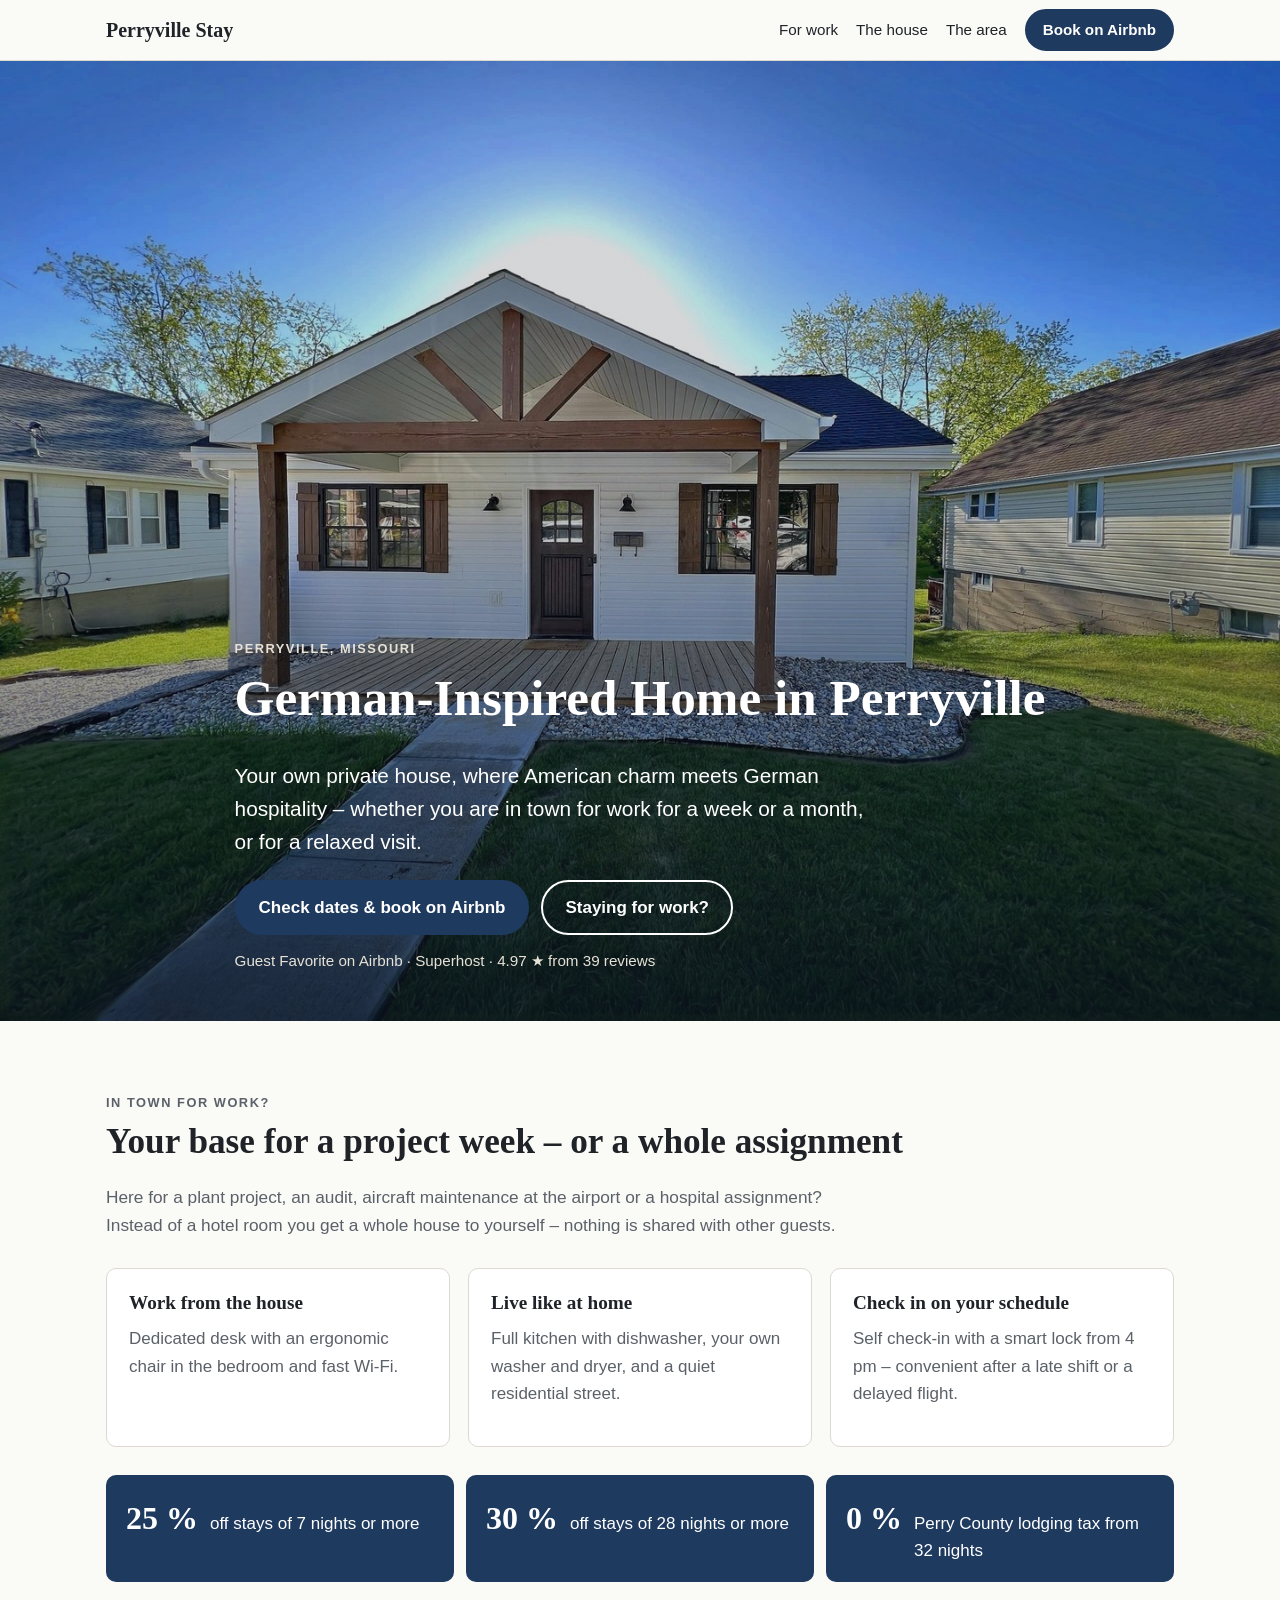
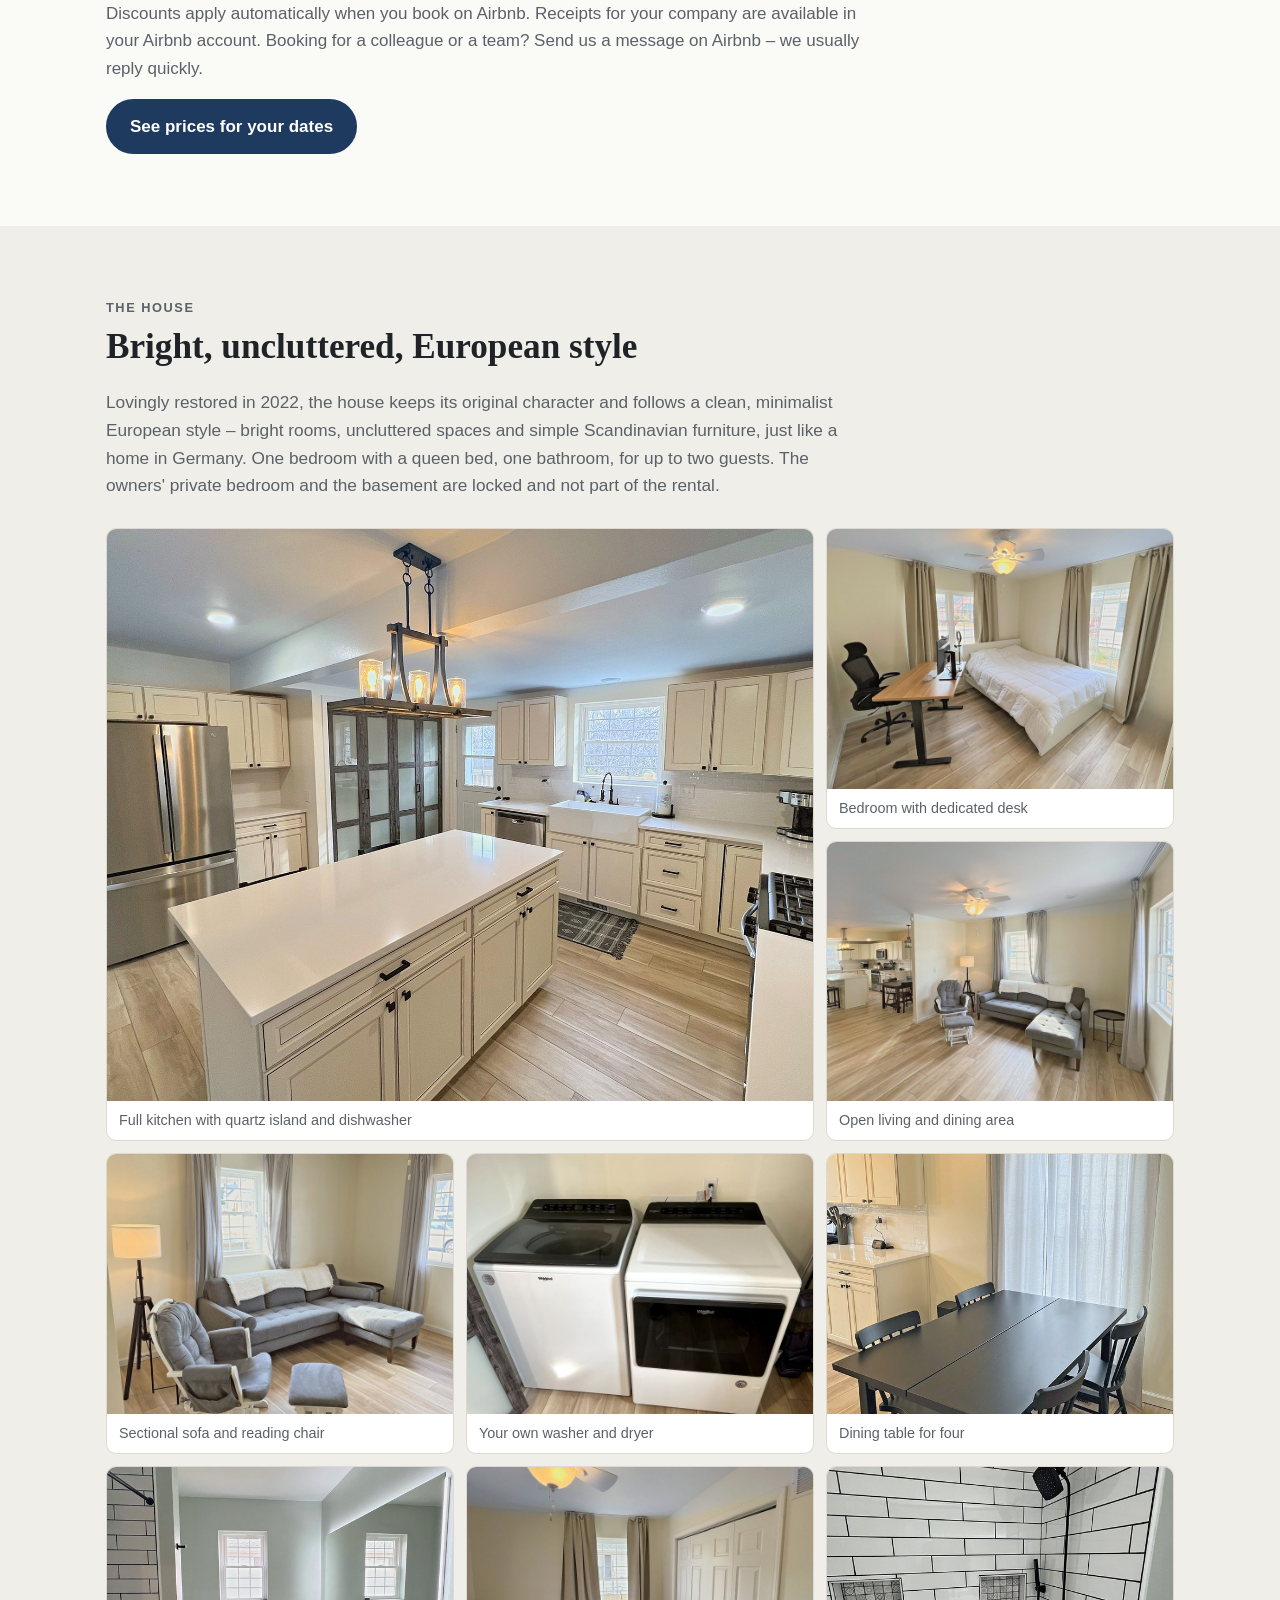
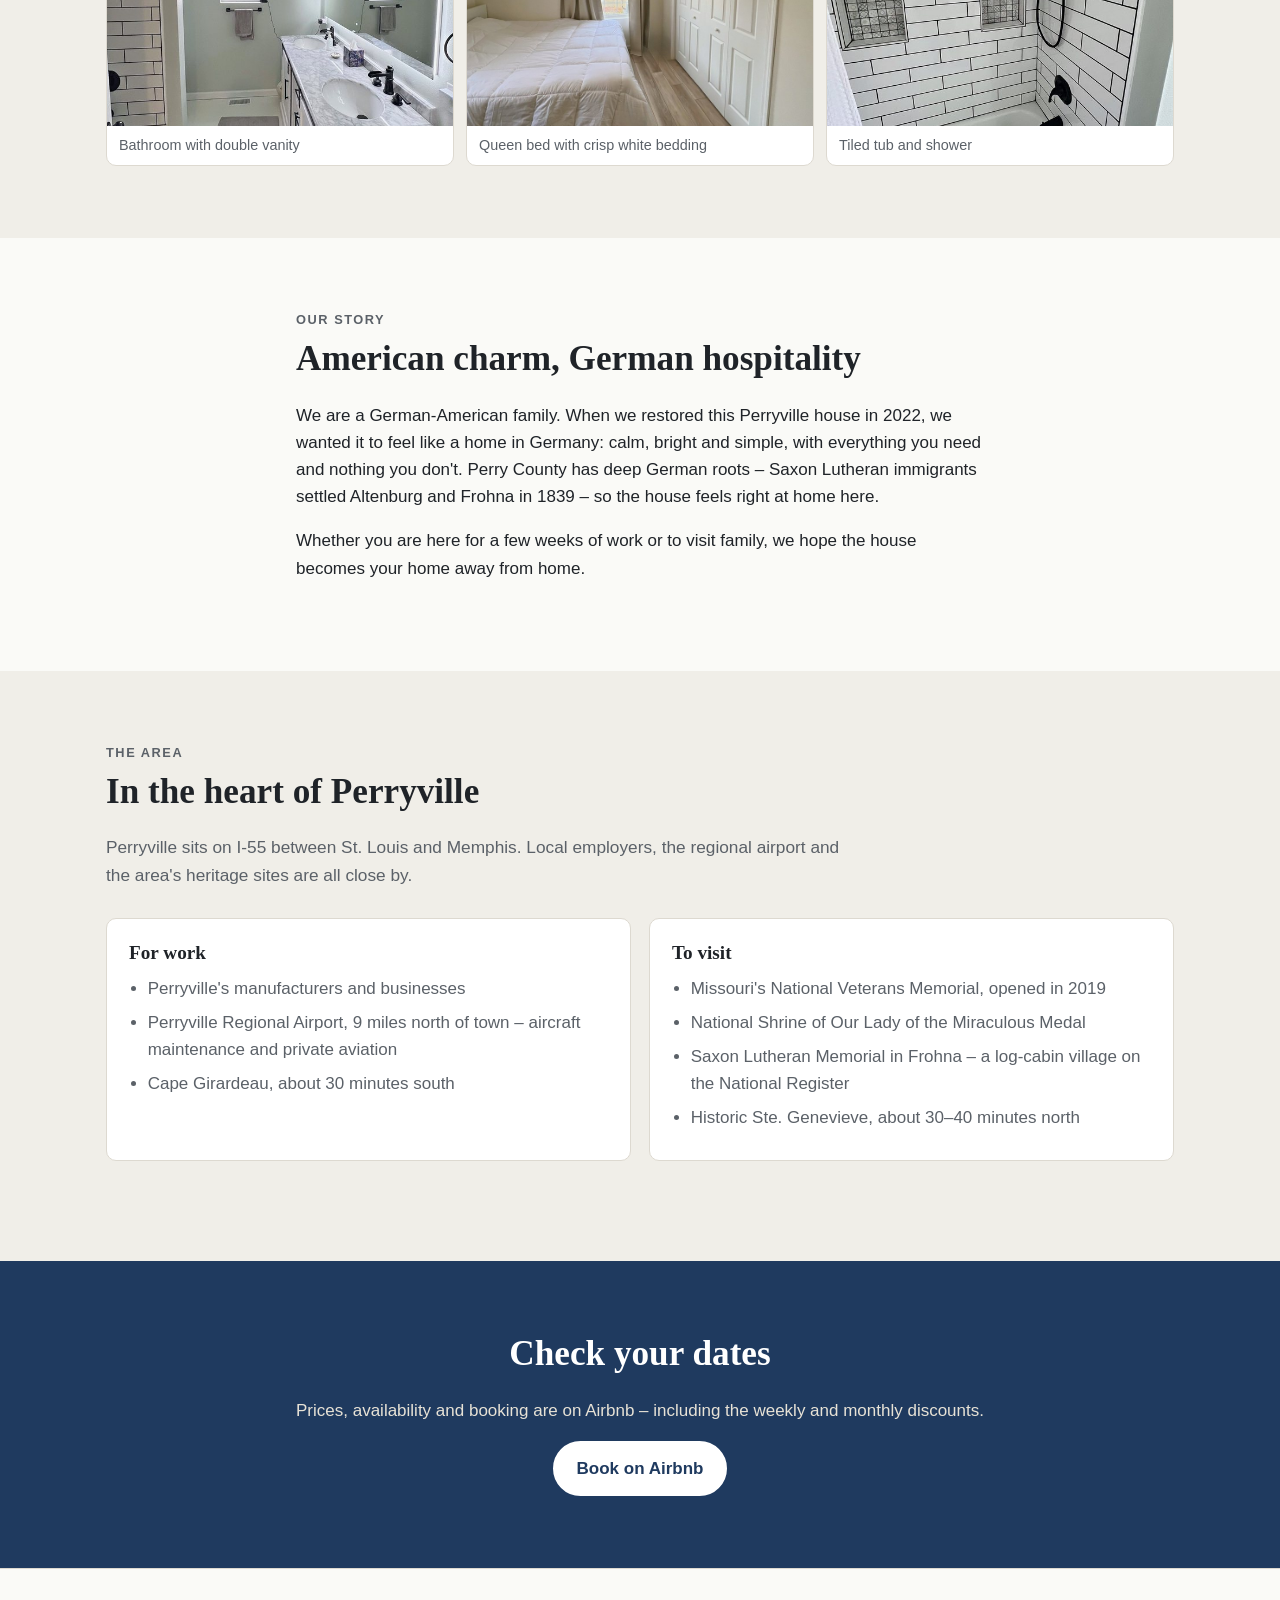
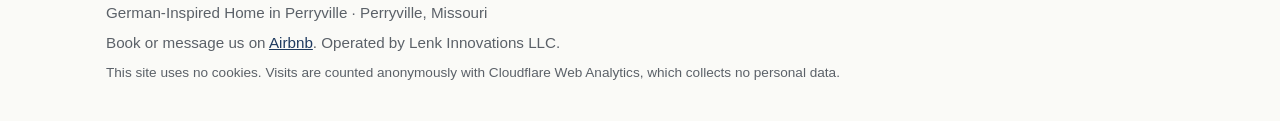
==== commit dad344f7: "Bathroom caption: double vanity instead of renovated (the whole house was restored in 2022) Co-Autho" ====
--- a/index.html
+++ b/index.html
@@ -100,7 +100,7 @@
           <figure><img src="/images/living-room-800.jpg" alt="Living room with sectional sofa and reading chair" loading="lazy"><figcaption>Sectional sofa and reading chair</figcaption></figure>
           <figure><img src="/images/washer-dryer-800.jpg" alt="Washer and dryer" loading="lazy"><figcaption>Your own washer and dryer</figcaption></figure>
           <figure><img src="/images/dining-800.jpg" alt="Dining table for four next to the kitchen" loading="lazy"><figcaption>Dining table for four</figcaption></figure>
-          <figure><img src="/images/bathroom-800.jpg" alt="Renovated bathroom with lit mirror" loading="lazy"><figcaption>Renovated bathroom</figcaption></figure>
+          <figure><img src="/images/bathroom-800.jpg" alt="Bathroom with double vanity and lit mirror" loading="lazy"><figcaption>Bathroom with double vanity</figcaption></figure>
           <figure><img src="/images/bed-800.jpg" alt="Queen bed with white bedding" loading="lazy"><figcaption>Queen bed with crisp white bedding</figcaption></figure>
           <figure><img src="/images/shower-800.jpg" alt="Tiled tub and shower" loading="lazy"><figcaption>Tiled tub and shower</figcaption></figure>
         </div>
